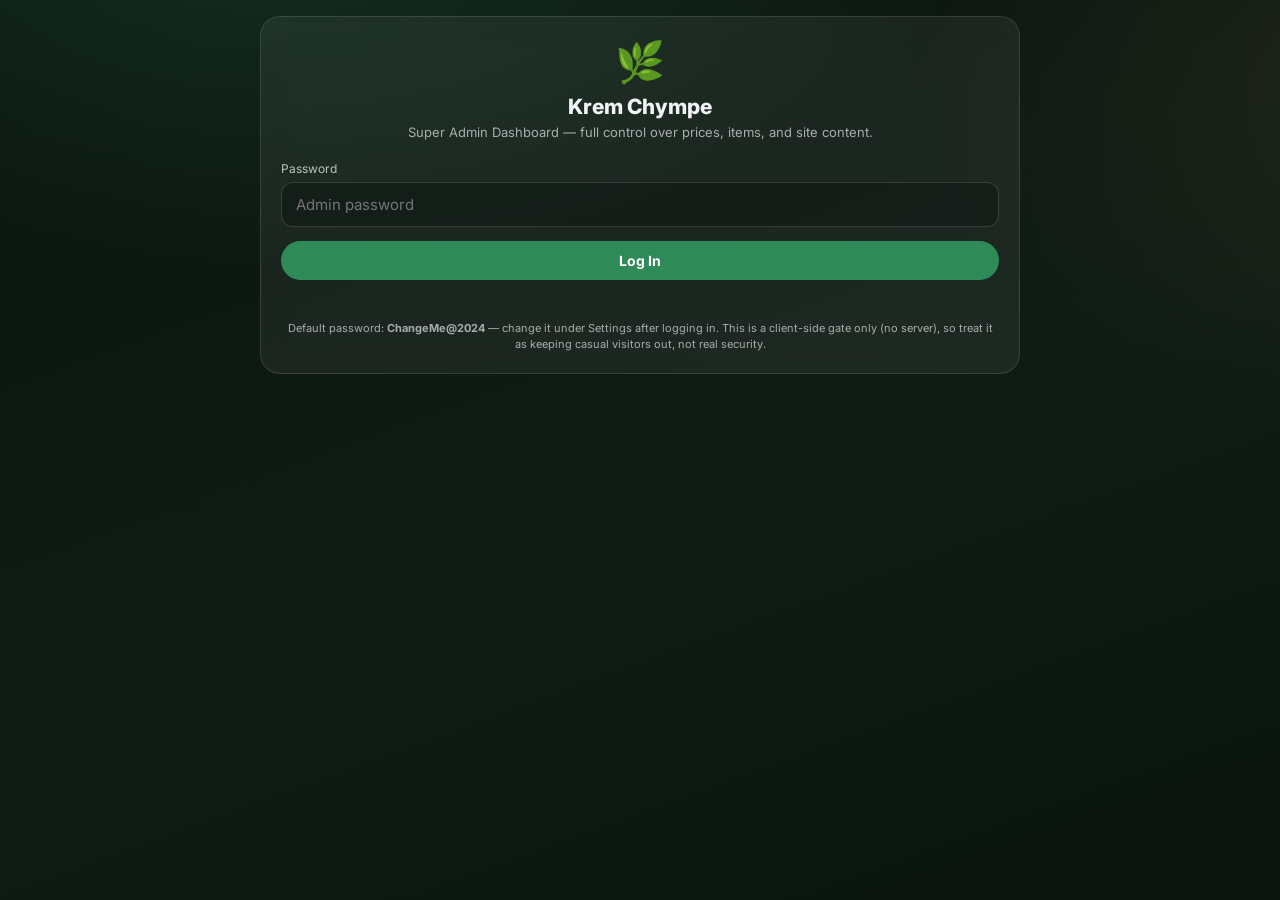
==== admin.html @ 5020b84c "Add files via upload" ====
<!DOCTYPE html>
<html lang="en">
<head>
<meta charset="UTF-8"/>
<meta name="viewport" content="width=device-width, initial-scale=1.0"/>
<title>Krem Chympe and Cave Adventure — Super Admin Dashboard</title>
<!--
  Fully client-side — no backend, no Render, no Cloudflare Worker, no
  Telegram bot. Everything the admin edits here is saved straight into
  this browser's localStorage, and index.html reads it from the same
  place (live, via a "storage" event listener) when opened in the same
  browser. See ../README.md for the "why" and the per-device limitation.
-->
<link rel="preconnect" href="https://fonts.googleapis.com">
<link rel="preconnect" href="https://fonts.gstatic.com" crossorigin>
<link href="https://fonts.googleapis.com/css2?family=Inter:wght@400;500;600;700;800&family=Poppins:wght@500;600;700&display=swap" rel="stylesheet">
<link rel="icon" href="data:image/svg+xml,<svg xmlns='http://www.w3.org/2000/svg' viewBox='0 0 100 100'><text y='.9em' font-size='90'>🌿</text></svg>">
<style>
  :root{ color-scheme: dark; --brand:#2E8B57; --brand-dark:#257a4b; }
  *{box-sizing:border-box;}
  body{
    margin:0; min-height:100vh; font-family:'Inter','Poppins',system-ui,-apple-system,sans-serif;
    color:#f2f4f8; padding:16px 16px 60px;
    background: radial-gradient(1200px 600px at 20% -10%, rgba(46,139,87,0.22), transparent 60%),
                radial-gradient(900px 600px at 110% 10%, rgba(184,134,59,0.10), transparent 55%),
                linear-gradient(160deg,#0b140f,#0f1c15 55%,#0b140f);
    background-attachment: fixed;
  }
  .wrap{max-width:760px;margin:0 auto;}
  .card{
    background:rgba(255,255,255,0.06); border:1px solid rgba(255,255,255,0.12);
    backdrop-filter:blur(14px); -webkit-backdrop-filter:blur(14px);
    border-radius:20px; padding:20px; margin-bottom:14px;
  }
  h1{font-size:21px; margin:0 0 4px; font-weight:800;}
  h2{font-size:15px; margin:0 0 10px; font-weight:700;}
  .sub{opacity:0.65; font-size:13px; margin:0 0 18px; line-height:1.5;}
  label{display:block; font-size:12px; opacity:0.75; margin-bottom:6px; margin-top:14px;}
  input,select{
    width:100%; padding:12px 14px; border-radius:12px; border:1px solid rgba(255,255,255,0.15);
    background:rgba(0,0,0,0.25); color:#fff; font-size:15px; font-family:inherit;
  }
  input:focus,select:focus{outline:none; border-color:var(--brand);}
  button{
    padding:11px 16px; border:none; border-radius:999px;
    background:var(--brand); color:#fff; font-weight:700; font-size:14px; cursor:pointer;
    font-family:inherit;
  }
  button:hover{background:var(--brand-dark);}
  button:disabled{opacity:0.5; cursor:default;}
  button.ghost{background:rgba(255,255,255,0.08); border:1px solid rgba(255,255,255,0.18); color:#fff;}
  button.danger{background:#c0392b;}
  button.small{padding:7px 12px; font-size:12px;}
  button.full{width:100%; margin-top:14px;}
  .err{color:#ff9b9b; font-size:13px; margin-top:10px; min-height:16px;}
  .ok{color:#7dffc0; font-size:13px; margin-top:10px; min-height:16px;}
  .topbar{display:flex; align-items:center; justify-content:space-between; margin-bottom:14px; gap:10px; flex-wrap:wrap;}
  .tabs{display:flex; gap:8px; margin-bottom:14px; flex-wrap:wrap;}
  .tab{padding:8px 14px; border-radius:999px; background:rgba(255,255,255,0.07); font-size:13px; cursor:pointer; border:1px solid transparent;}
  .tab.active{background:var(--brand); font-weight:700;}
  .priceField{display:flex; justify-content:space-between; align-items:center; gap:10px; padding:9px 0; border-bottom:1px solid rgba(255,255,255,0.06);}
  .priceField label{margin:0; flex:1;}
  .priceField input{width:130px; text-align:right;}
  .hidden{display:none !important;}
  .stat-grid{display:grid; grid-template-columns:1fr 1fr; gap:10px;}
  .stat{background:rgba(255,255,255,0.05); border-radius:14px; padding:18px; text-align:center;}
  .stat .num{font-size:26px; font-weight:800; color:#7dffc0;}
  .stat .lbl{font-size:11px; opacity:0.6; margin-top:4px;}
  .item-row{display:flex; align-items:center; gap:8px; padding:10px 0; border-bottom:1px solid rgba(255,255,255,0.06);}
  .item-row input{flex:1;}
  .item-row input.price{max-width:100px; text-align:right; flex:none;}
  .item-row button{flex:none;}
  .power-badge{font-size:11px; padding:4px 10px; border-radius:999px; background:rgba(46,139,87,0.25); border:1px solid rgba(46,139,87,0.5); color:#a8ffcf; font-weight:700;}
</style>
</head>
<body>
<div class="wrap">

  <div id="loginView">
    <div class="card" style="text-align:center;">
      <div style="font-size:40px;">🌿</div>
      <h1 style="margin-top:8px;">Krem Chympe</h1>
      <p class="sub">Super Admin Dashboard — full control over prices, items, and site content.</p>
      <label style="text-align:left;">Password</label>
      <input type="password" id="loginPassword" placeholder="Admin password" onkeydown="if(event.key==='Enter')doLogin()"/>
      <button class="full" onclick="doLogin()">Log In</button>
      <div class="err" id="loginErr"></div>
      <p class="sub" style="margin:14px 0 0;font-size:11px;">Default password: <b>ChangeMe@2024</b> — change it under Settings after logging in. This is a client-side gate only (no server), so treat it as keeping casual visitors out, not real security.</p>
    </div>
  </div>

  <div id="appView" class="hidden">
    <div class="topbar">
      <div>
        <h1>🌿 Super Admin</h1>
        <span class="power-badge">Full control — no backend</span>
      </div>
      <button class="ghost small" onclick="logout()">Log Out</button>
    </div>

    <div class="tabs">
      <div class="tab active" data-tab="prices" onclick="switchTab('prices')">💰 Prices</div>
      <div class="tab" data-tab="items" onclick="switchTab('items')">🍢 Items</div>
      <div class="tab" data-tab="content" onclick="switchTab('content')">✏️ Content</div>
      <div class="tab" data-tab="visitors" onclick="switchTab('visitors')">📊 Visitors</div>
      <div class="tab" data-tab="bookings" onclick="switchTab('bookings')">📖 Bookings</div>
      <div class="tab" data-tab="settings" onclick="switchTab('settings')">⚙️ Settings</div>
    </div>

    <!-- PRICES -->
    <div id="tab-prices">
      <div class="card">
        <h2>Shared Tour</h2>
        <div class="priceField"><label>Per person (₹)</label><input type="number" id="p_sharedTour_perPerson"></div>
        <div class="priceField"><label>Lunch thali price (₹)</label><input type="number" id="p_sharedTour_lunchThaliPrice"></div>
      </div>
      <div class="card">
        <h2>Private Package</h2>
        <div class="priceField"><label>4x4 Jeep (₹)</label><input type="number" id="p_privatePackage_jeep"></div>
        <div class="priceField"><label>Local guide (₹)</label><input type="number" id="p_privatePackage_guide"></div>
        <div class="priceField"><label>Adventure (per person, ₹)</label><input type="number" id="p_privatePackage_adventurePerPerson"></div>
        <div class="priceField"><label>Lunch thali price (₹)</label><input type="number" id="p_privatePackage_lunchThaliPrice"></div>
        <div class="priceField"><label>Camping tent (₹)</label><input type="number" id="p_privatePackage_campingTent"></div>
        <div class="priceField"><label>Camping meals (per person, ₹)</label><input type="number" id="p_privatePackage_campingMealsPerPerson"></div>
        <div class="priceField"><label>Overnight guide (₹)</label><input type="number" id="p_privatePackage_overnightGuide"></div>
      </div>
      <div class="card">
        <h2>Other</h2>
        <div class="priceField"><label>Child free age (below this = free)</label><input type="number" id="p_childFreeAge"></div>
        <div class="priceField"><label>Minimum advance payment (₹)</label><input type="number" id="p_minAdvance"></div>
      </div>
      <button class="full" onclick="savePrices()">Save Prices — Live Instantly</button>
      <div class="ok" id="pricesOk"></div>
      <div class="err" id="pricesErr"></div>
    </div>

    <!-- ITEMS -->
    <div id="tab-items" class="hidden">
      <div class="card">
        <h2>Bamboo Menu (Camping add-ons)</h2>
        <p class="sub" style="margin:0 0 6px;">Add, rename, reprice, or remove any item. Changes apply to every package that uses this menu.</p>
        <div id="bambooList"></div>
        <button class="ghost full" onclick="addBambooItem()">+ Add Item</button>
      </div>
      <div class="card">
        <h2>Thali Types</h2>
        <p class="sub" style="margin:0 0 6px;">Used for lunch selection on Shared Tour and Private Package.</p>
        <div id="thaliList"></div>
        <button class="ghost full" onclick="addThaliItem()">+ Add Thali Type</button>
      </div>
      <button class="full" onclick="saveItems()">Save Items — Live Instantly</button>
      <div class="ok" id="itemsOk"></div>
      <div class="err" id="itemsErr"></div>
    </div>

    <!-- CONTENT -->
    <div id="tab-content" class="hidden">
      <div class="card">
        <h2>Site Identity</h2>
        <label>Site Name</label><input type="text" id="c_siteName">
        <label>Site Subtitle</label><input type="text" id="c_siteSub">
        <label>Instagram Link</label><input type="text" id="c_instagram">
      </div>
      <div class="card">
        <h2>Booking &amp; Payment Contact</h2>
        <label>WhatsApp Number (digits only, with country code)</label><input type="text" id="c_whatsapp">
        <label>UPI ID</label><input type="text" id="c_upiId">
        <label>Bank Account Name</label><input type="text" id="c_bankName">
        <label>Bank Account Number</label><input type="text" id="c_bankAccount">
        <label>IFSC Code</label><input type="text" id="c_bankIfsc">
        <label>Bank Name / Branch</label><input type="text" id="c_bankBankName">
      </div>
      <button class="full" onclick="saveContent()">Save Content — Live Instantly</button>
      <div class="ok" id="contentOk"></div>
      <div class="err" id="contentErr"></div>
    </div>

    <!-- VISITORS -->
    <div id="tab-visitors" class="hidden">
      <div class="card">
        <h2>Visitor Counter</h2>
        <p class="sub" style="margin:0 0 12px;">Every visit to the site (in this browser) bumps this counter by one. The same number is used as the reference code (e.g. #0007) in every WhatsApp booking message sent from this device.</p>
        <div class="stat-grid">
          <div class="stat"><div class="num" id="visitorCount">0</div><div class="lbl">Total Visits (this device)</div></div>
        </div>
        <button class="ghost full" onclick="resetVisitorCount()">Reset Counter to 0000</button>
      </div>
    </div>

    <!-- BOOKINGS -->
    <div id="tab-bookings" class="hidden">
      <div class="card">
        <h2>Bookings</h2>
        <p class="sub" style="margin:0 0 12px;">Every booking submitted from this device. WhatsApp doesn't report back automatically — update the status here after you confirm with the guest on WhatsApp.</p>
        <div class="stat-grid" style="margin-bottom:14px;">
          <div class="stat"><div class="num" id="bookingsTotal">0</div><div class="lbl">Total Bookings</div></div>
          <div class="stat"><div class="num" id="bookingsPending">0</div><div class="lbl">Pending</div></div>
        </div>
        <div id="bookingsList"></div>
        <button class="ghost full" onclick="exportBookingsCsv()">⬇ Export CSV</button>
        <button class="full" onclick="saveBookings()">Save Changes</button>
        <div class="ok" id="bookingsOk"></div>
        <div class="err" id="bookingsErr"></div>
      </div>
      <div class="card">
        <h2 style="color:#ff9b9b;">Clear All Bookings</h2>
        <p class="sub" style="margin:0 0 12px;">Deletes every booking record on this device. This cannot be undone.</p>
        <button class="danger full" onclick="clearAllBookings()">Delete All Bookings</button>
        <div class="ok" id="bookingsClearOk"></div>
      </div>
    </div>

    <!-- SETTINGS -->
    <div id="tab-settings" class="hidden">
      <div class="card">
        <h2>Change Admin Password</h2>
        <label>New password (min 6 characters)</label>
        <input type="password" id="newPassword"/>
        <button class="full" onclick="changePassword()">Update Password</button>
        <div class="ok" id="settingsOk"></div>
        <div class="err" id="settingsErr"></div>
      </div>
      <div class="card">
        <h2 style="color:#ff9b9b;">Danger Zone</h2>
        <p class="sub" style="margin:0 0 12px;">Resets prices, items, and content back to the defaults built into the site, and clears the visitor counter. This cannot be undone.</p>
        <button class="danger full" onclick="resetEverything()">Reset Everything to Defaults</button>
        <div class="ok" id="dangerOk"></div>
      </div>
    </div>

  </div>
</div>

<script>
  // --------------------------------------------------------------------
  // Storage keys — must match the ones app.js reads on the main site.
  // --------------------------------------------------------------------
  var PRICES_KEY = 'kc_admin_prices';
  var CONTENT_KEY = 'kc_admin_content';
  var VISITOR_KEY = 'kc_visitor_seq';
  var BOOKINGS_KEY = 'kc_bookings';
  var BOOKING_STATUSES = ['pending', 'confirmed', 'paid', 'cancelled'];
  var PASS_HASH_KEY = 'kc_admin_pass_hash';
  var SESSION_KEY = 'kc_admin_session';
  var DEFAULT_PASSWORD = 'ChangeMe@2024';

  // Same defaults as index.html's window.KC_PRICES, duplicated here since
  // this page is opened standalone (no shared build step / bundler).
  var DEFAULT_THALI_TYPES = [
    { id: 'veg', name: 'Veg Thali' },
    { id: 'chicken', name: 'Chicken Thali' },
    { id: 'pork', name: 'Pork Thali' }
  ];
  var DEFAULT_PRICES = {
    sharedTour: { perPerson: 2600, lunchThaliPrice: 380, thaliTypes: JSON.parse(JSON.stringify(DEFAULT_THALI_TYPES)) },
    privatePackage: { jeep: 4000, guide: 1500, adventurePerPerson: 1500, lunchThaliPrice: 380, campingTent: 1000, campingMealsPerPerson: 380, overnightGuide: 2000, thaliTypes: JSON.parse(JSON.stringify(DEFAULT_THALI_TYPES)) },
    childFreeAge: 10,
    minAdvance: 500
  };
  var DEFAULT_BAMBOO_MENU = [
    { id: 'chicken500', name: 'Fresh Bamboo Chicken (500g)', price: 699 },
    { id: 'chicken1kg', name: 'Fresh Bamboo Chicken (1kg)', price: 890 },
    { id: 'pork500', name: 'Fresh Bamboo Pork (500g)', price: 799 },
    { id: 'pork1kg', name: 'Fresh Bamboo Pork (1kg)', price: 1000 },
    { id: 'porkbelly500', name: 'Roasted Pork Belly Salad (500g)', price: 599 },
    { id: 'porkbelly1kg', name: 'Roasted Pork Belly Salad (1kg)', price: 900 },
    { id: 'fish', name: 'Boiled Fish (Zero Oil)', price: 250 },
    { id: 'vegsabji', name: 'Veg Bamboo Sabji', price: 300 },
    { id: 'egg', name: 'Boiled Egg', price: 20 },
    { id: 'chai', name: 'Bamboo Chai', price: 20 }
  ];
  var DEFAULT_CONTENT = {
    siteName: 'KREM CHYMPE', siteSub: 'ADVENTURE & CAMPING',
    instagram: '', whatsappNumber: '916001877518', upiId: 'kremchympe@upi',
    bank: { name: 'Krem Chympe Adventure', account: '123456789012', ifsc: '', bankName: 'SBI, Cherrapunji Branch' }
  };

  // --------------------------------------------------------------------
  // Tiny non-cryptographic hash — this is a client-only gate with no
  // server to verify against, so a lightweight hash (rather than
  // crypto.subtle, which requires a secure context) keeps this working
  // even opened over plain http:// or file://. Not real security either
  // way — see the note on the login screen.
  // --------------------------------------------------------------------
  function simpleHash(str) {
    var h = 5381;
    for (var i = 0; i < str.length; i++) { h = ((h * 33) ^ str.charCodeAt(i)) >>> 0; }
    return h.toString(16);
  }

  function getJSON(key, fallback) {
    try { var raw = localStorage.getItem(key); return raw ? JSON.parse(raw) : fallback; }
    catch (e) { return fallback; }
  }
  function setJSON(key, value) { localStorage.setItem(key, JSON.stringify(value)); }

  // --------------------------------------------------------------------
  // AUTH
  // --------------------------------------------------------------------
  function doLogin() {
    var password = document.getElementById('loginPassword').value;
    var storedHash = localStorage.getItem(PASS_HASH_KEY) || simpleHash(DEFAULT_PASSWORD);
    document.getElementById('loginErr').textContent = '';
    if (simpleHash(password) === storedHash) {
      sessionStorage.setItem(SESSION_KEY, '1');
      showApp();
    } else {
      document.getElementById('loginErr').textContent = 'Incorrect password.';
    }
  }

  function logout() {
    sessionStorage.removeItem(SESSION_KEY);
    document.getElementById('appView').classList.add('hidden');
    document.getElementById('loginView').classList.remove('hidden');
  }

  function showApp() {
    document.getElementById('loginView').classList.add('hidden');
    document.getElementById('appView').classList.remove('hidden');
    loadPrices();
    loadItems();
    loadContent();
    loadVisitors();
    loadBookings();
  }

  function switchTab(name) {
    ['prices', 'items', 'content', 'visitors', 'bookings', 'settings'].forEach(function (t) {
      document.getElementById('tab-' + t).classList.toggle('hidden', t !== name);
    });
    document.querySelectorAll('.tabs .tab').forEach(function (el) {
      el.classList.toggle('active', el.getAttribute('data-tab') === name);
    });
  }

  // --------------------------------------------------------------------
  // PRICES
  // --------------------------------------------------------------------
  var PRICE_PATHS = [
    ['sharedTour', 'perPerson'], ['sharedTour', 'lunchThaliPrice'],
    ['privatePackage', 'jeep'], ['privatePackage', 'guide'], ['privatePackage', 'adventurePerPerson'], ['privatePackage', 'lunchThaliPrice'],
    ['privatePackage', 'campingTent'], ['privatePackage', 'campingMealsPerPerson'], ['privatePackage', 'overnightGuide']
  ];

  function currentPrices() {
    var stored = getJSON(PRICES_KEY, null);
    var base = JSON.parse(JSON.stringify(DEFAULT_PRICES));
    base.bambooMenu = JSON.parse(JSON.stringify(DEFAULT_BAMBOO_MENU));
    if (stored) {
      ['sharedTour', 'privatePackage'].forEach(function (k) { if (stored[k]) Object.assign(base[k], stored[k]); });
      if (stored.childFreeAge !== undefined) base.childFreeAge = stored.childFreeAge;
      if (stored.minAdvance !== undefined) base.minAdvance = stored.minAdvance;
      if (stored.bambooMenu) base.bambooMenu = stored.bambooMenu;
    }
    return base;
  }

  function loadPrices() {
    var prices = currentPrices();
    PRICE_PATHS.forEach(function (p) {
      var el = document.getElementById('p_' + p[0] + '_' + p[1]);
      if (el) el.value = prices[p[0]][p[1]];
    });
    document.getElementById('p_childFreeAge').value = prices.childFreeAge;
    document.getElementById('p_minAdvance').value = prices.minAdvance;
  }

  function savePrices() {
    document.getElementById('pricesOk').textContent = '';
    document.getElementById('pricesErr').textContent = '';
    try {
      var prices = currentPrices();
      PRICE_PATHS.forEach(function (p) {
        var el = document.getElementById('p_' + p[0] + '_' + p[1]);
        if (el) prices[p[0]][p[1]] = Number(el.value);
      });
      prices.childFreeAge = Number(document.getElementById('p_childFreeAge').value);
      prices.minAdvance = Number(document.getElementById('p_minAdvance').value);
      setJSON(PRICES_KEY, prices);
      document.getElementById('pricesOk').textContent = 'Saved — live on the site immediately (same browser).';
    } catch (e) { document.getElementById('pricesErr').textContent = e.message; }
  }

  // --------------------------------------------------------------------
  // ITEMS (bamboo menu + thali types)
  // --------------------------------------------------------------------
  var bambooMenu = [];
  var thaliTypes = [];

  function slugify(name) {
    return (name || '').toLowerCase().replace(/[^a-z0-9]+/g, '') || ('item' + Date.now());
  }

  function loadItems() {
    var prices = currentPrices();
    bambooMenu = prices.bambooMenu || JSON.parse(JSON.stringify(DEFAULT_BAMBOO_MENU));
    thaliTypes = (prices.sharedTour && prices.sharedTour.thaliTypes) || JSON.parse(JSON.stringify(DEFAULT_THALI_TYPES));
    renderBamboo();
    renderThali();
  }

  function renderBamboo() {
    var el = document.getElementById('bambooList');
    el.innerHTML = bambooMenu.map(function (item, i) {
      return '<div class="item-row">' +
        '<input type="text" value="' + escapeAttr(item.name) + '" oninput="bambooMenu[' + i + '].name=this.value">' +
        '<input type="number" class="price" value="' + item.price + '" oninput="bambooMenu[' + i + '].price=Number(this.value)">' +
        '<button class="danger small" onclick="removeBambooItem(' + i + ')">✕</button>' +
        '</div>';
    }).join('') || '<p class="sub" style="margin:0;">No items yet.</p>';
  }

  function renderThali() {
    var el = document.getElementById('thaliList');
    el.innerHTML = thaliTypes.map(function (item, i) {
      return '<div class="item-row">' +
        '<input type="text" value="' + escapeAttr(item.name) + '" oninput="thaliTypes[' + i + '].name=this.value">' +
        '<button class="danger small" onclick="removeThaliItem(' + i + ')">✕</button>' +
        '</div>';
    }).join('') || '<p class="sub" style="margin:0;">No thali types yet.</p>';
  }

  function addBambooItem() { bambooMenu.push({ id: 'item' + Date.now(), name: 'New Item', price: 0 }); renderBamboo(); }
  function removeBambooItem(i) { bambooMenu.splice(i, 1); renderBamboo(); }
  function addThaliItem() { thaliTypes.push({ id: 'thali' + Date.now(), name: 'New Thali' }); renderThali(); }
  function removeThaliItem(i) { thaliTypes.splice(i, 1); renderThali(); }

  function escapeAttr(s) { return String(s == null ? '' : s).replace(/&/g, '&amp;').replace(/"/g, '&quot;').replace(/</g, '&lt;'); }

  function saveItems() {
    document.getElementById('itemsOk').textContent = '';
    document.getElementById('itemsErr').textContent = '';
    try {
      bambooMenu.forEach(function (item) { item.id = item.id || slugify(item.name); });
      thaliTypes.forEach(function (item) { item.id = item.id || slugify(item.name); });
      var prices = currentPrices();
      prices.bambooMenu = bambooMenu;
      // Same thali list is shared by both packages that offer lunch thalis.
      prices.sharedTour.thaliTypes = thaliTypes;
      prices.privatePackage.thaliTypes = thaliTypes;
      setJSON(PRICES_KEY, prices);
      document.getElementById('itemsOk').textContent = 'Saved — live on the site immediately (same browser).';
    } catch (e) { document.getElementById('itemsErr').textContent = e.message; }
  }

  // --------------------------------------------------------------------
  // CONTENT
  // --------------------------------------------------------------------
  function currentContent() {
    var stored = getJSON(CONTENT_KEY, null);
    var base = JSON.parse(JSON.stringify(DEFAULT_CONTENT));
    if (stored) {
      Object.assign(base, stored);
      if (stored.bank) Object.assign(base.bank, stored.bank);
    }
    return base;
  }

  function loadContent() {
    var c = currentContent();
    document.getElementById('c_siteName').value = c.siteName;
    document.getElementById('c_siteSub').value = c.siteSub;
    document.getElementById('c_instagram').value = c.instagram;
    document.getElementById('c_whatsapp').value = c.whatsappNumber;
    document.getElementById('c_upiId').value = c.upiId;
    document.getElementById('c_bankName').value = c.bank.name;
    document.getElementById('c_bankAccount').value = c.bank.account;
    document.getElementById('c_bankIfsc').value = c.bank.ifsc;
    document.getElementById('c_bankBankName').value = c.bank.bankName;
  }

  function saveContent() {
    document.getElementById('contentOk').textContent = '';
    document.getElementById('contentErr').textContent = '';
    try {
      var c = {
        siteName: document.getElementById('c_siteName').value,
        siteSub: document.getElementById('c_siteSub').value,
        instagram: document.getElementById('c_instagram').value,
        whatsappNumber: document.getElementById('c_whatsapp').value.replace(/[^0-9]/g, ''),
        upiId: document.getElementById('c_upiId').value,
        bank: {
          name: document.getElementById('c_bankName').value,
          account: document.getElementById('c_bankAccount').value,
          ifsc: document.getElementById('c_bankIfsc').value,
          bankName: document.getElementById('c_bankBankName').value
        }
      };
      setJSON(CONTENT_KEY, c);
      document.getElementById('contentOk').textContent = 'Saved — live on the site immediately (same browser).';
    } catch (e) { document.getElementById('contentErr').textContent = e.message; }
  }

  // --------------------------------------------------------------------
  // VISITORS
  // --------------------------------------------------------------------
  function loadVisitors() {
    var n = parseInt(localStorage.getItem(VISITOR_KEY), 10) || 0;
    document.getElementById('visitorCount').textContent = String(n).padStart(4, '0');
  }
  function resetVisitorCount() {
    if (!confirm('Reset the visitor counter to 0000?')) return;
    localStorage.setItem(VISITOR_KEY, '0');
    loadVisitors();
  }

  // --------------------------------------------------------------------
  // BOOKINGS — records are written by app.js (submitBookingViaWhatsApp,
  // key kc_bookings) whenever a visitor submits a booking on this device.
  // Full CRUD here: edit any field or the status, delete one, clear all,
  // or export everything currently loaded as a CSV file.
  // --------------------------------------------------------------------
  var bookings = [];

  function loadBookings() {
    bookings = getJSON(BOOKINGS_KEY, []);
    renderBookings();
  }

  function renderBookings() {
    var el = document.getElementById('bookingsList');
    document.getElementById('bookingsTotal').textContent = bookings.length;
    document.getElementById('bookingsPending').textContent = bookings.filter(function (b) { return b.status === 'pending'; }).length;
    if (!bookings.length) {
      el.innerHTML = '<p class="sub" style="margin:0;">No bookings yet.</p>';
      return;
    }
    // Newest first.
    var order = bookings.map(function (b, i) { return i; })
      .sort(function (a, b) { return (bookings[b].createdAt || '').localeCompare(bookings[a].createdAt || ''); });
    el.innerHTML = order.map(function (i) {
      var b = bookings[i];
      return '<div class="card" style="padding:14px;margin-bottom:10px;">' +
        '<div style="display:flex;justify-content:space-between;align-items:center;gap:8px;">' +
          '<b style="font-family:ui-monospace,Menlo,Consolas,monospace;">#' + escapeAttr(b.code || '----') + '</b>' +
          '<select onchange="bookings[' + i + '].status=this.value" style="width:auto;padding:6px 10px;font-size:12px;">' +
            BOOKING_STATUSES.map(function (s) { return '<option value="' + s + '"' + (b.status === s ? ' selected' : '') + '>' + s + '</option>'; }).join('') +
          '</select>' +
        '</div>' +
        '<label style="margin-top:10px;">Name</label><input type="text" value="' + escapeAttr(b.name) + '" oninput="bookings[' + i + '].name=this.value">' +
        '<label>WhatsApp</label><input type="text" value="' + escapeAttr(b.whatsapp) + '" oninput="bookings[' + i + '].whatsapp=this.value">' +
        '<label>Date</label><input type="text" value="' + escapeAttr(b.date) + '" oninput="bookings[' + i + '].date=this.value">' +
        '<div style="font-size:12px;opacity:0.65;margin-top:10px;line-height:1.6;">' +
          escapeAttr(b.package || '-') + (b.people ? ' · ' + b.people + ' people' : '') + '<br>' +
          'Total ₹' + Number(b.total || 0).toLocaleString('en-IN') +
          ' · Advance ₹' + Number(b.advance || 0).toLocaleString('en-IN') +
          ' · Balance ₹' + Number(b.balance || 0).toLocaleString('en-IN') +
        '</div>' +
        '<button class="danger small" style="margin-top:10px;" onclick="deleteBooking(' + i + ')">Delete</button>' +
      '</div>';
    }).join('');
  }

  function deleteBooking(i) {
    if (!confirm('Delete this booking record? This cannot be undone.')) return;
    bookings.splice(i, 1);
    setJSON(BOOKINGS_KEY, bookings);
    renderBookings();
  }

  function saveBookings() {
    document.getElementById('bookingsOk').textContent = '';
    document.getElementById('bookingsErr').textContent = '';
    try {
      setJSON(BOOKINGS_KEY, bookings);
      document.getElementById('bookingsOk').textContent = 'Saved.';
    } catch (e) { document.getElementById('bookingsErr').textContent = e.message; }
  }

  function clearAllBookings() {
    if (!confirm('Delete ALL booking records on this device? This cannot be undone.')) return;
    bookings = [];
    localStorage.removeItem(BOOKINGS_KEY);
    renderBookings();
    document.getElementById('bookingsClearOk').textContent = 'All bookings deleted.';
  }

  function exportBookingsCsv() {
    if (!bookings.length) { alert('No bookings to export.'); return; }
    var cols = ['code', 'createdAt', 'status', 'name', 'whatsapp', 'date', 'package', 'people', 'total', 'advance', 'balance'];
    var rows = [cols.join(',')].concat(bookings.map(function (b) {
      return cols.map(function (c) {
        var v = b[c] == null ? '' : String(b[c]);
        if (v.indexOf(',') !== -1 || v.indexOf('"') !== -1) v = '"' + v.replace(/"/g, '""') + '"';
        return v;
      }).join(',');
    }));
    var blob = new Blob([rows.join('\n')], { type: 'text/csv' });
    var a = document.createElement('a');
    a.href = URL.createObjectURL(blob);
    a.download = 'krem-chympe-bookings.csv';
    document.body.appendChild(a); a.click(); document.body.removeChild(a);
    URL.revokeObjectURL(a.href);
  }

  // --------------------------------------------------------------------
  // SETTINGS
  // --------------------------------------------------------------------
  function changePassword() {
    document.getElementById('settingsOk').textContent = '';
    document.getElementById('settingsErr').textContent = '';
    var newPassword = document.getElementById('newPassword').value;
    if (!newPassword || newPassword.length < 6) {
      document.getElementById('settingsErr').textContent = 'Password must be at least 6 characters.';
      return;
    }
    localStorage.setItem(PASS_HASH_KEY, simpleHash(newPassword));
    document.getElementById('settingsOk').textContent = 'Password updated.';
    document.getElementById('newPassword').value = '';
  }

  function resetEverything() {
    if (!confirm('Reset ALL prices, items, content, the visitor counter, and bookings back to defaults? This cannot be undone.')) return;
    if (!confirm('Are you absolutely sure? This applies immediately on this device.')) return;
    localStorage.removeItem(PRICES_KEY);
    localStorage.removeItem(CONTENT_KEY);
    localStorage.removeItem(VISITOR_KEY);
    localStorage.removeItem(BOOKINGS_KEY);
    document.getElementById('dangerOk').textContent = 'Everything reset to defaults.';
    loadPrices(); loadItems(); loadContent(); loadVisitors(); loadBookings();
  }

  // Boot — stay logged in for this browser tab/session only (closing the
  // tab logs out), same spirit as the old JWT token but with no server to
  // issue or verify one.
  if (sessionStorage.getItem(SESSION_KEY)) { showApp(); }
</script>
</body>
</html>
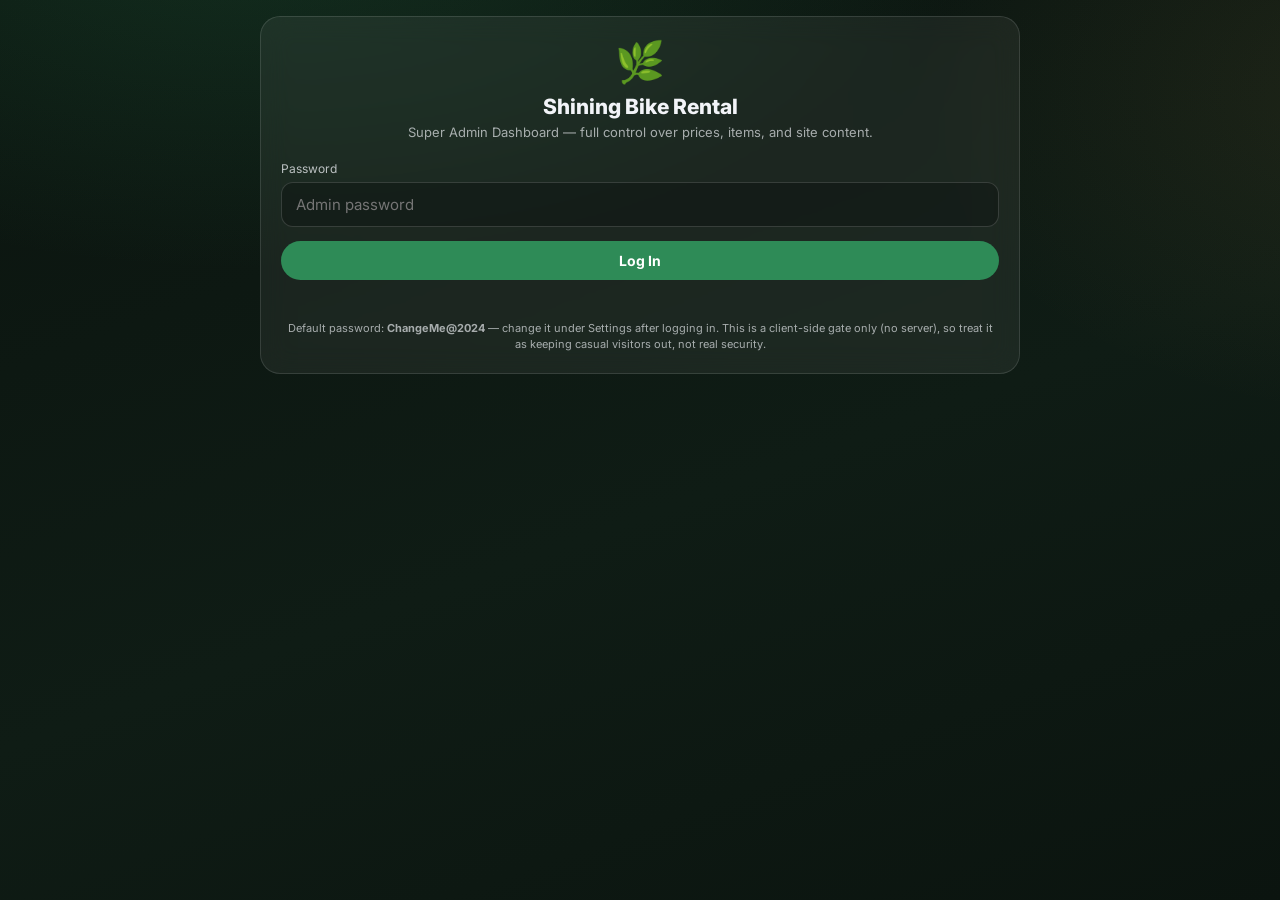
==== commit 76aeb543: "Add files via upload" ====
--- a/admin.html
+++ b/admin.html
@@ -3,7 +3,7 @@
 <head>
 <meta charset="UTF-8"/>
 <meta name="viewport" content="width=device-width, initial-scale=1.0"/>
-<title>Krem Chympe and Cave Adventure — Super Admin Dashboard</title>
+<title>Shining Bike Rental — Admin Dashboard</title>
 <!--
   Fully client-side — no backend, no Render, no Cloudflare Worker, no
   Telegram bot. Everything the admin edits here is saved straight into
@@ -79,7 +79,7 @@
   <div id="loginView">
     <div class="card" style="text-align:center;">
       <div style="font-size:40px;">🌿</div>
-      <h1 style="margin-top:8px;">Krem Chympe</h1>
+      <h1 style="margin-top:8px;">Shining Bike Rental</h1>
       <p class="sub">Super Admin Dashboard — full control over prices, items, and site content.</p>
       <label style="text-align:left;">Password</label>
       <input type="password" id="loginPassword" placeholder="Admin password" onkeydown="if(event.key==='Enter')doLogin()"/>
@@ -270,7 +270,7 @@
     { id: 'chai', name: 'Bamboo Chai', price: 20 }
   ];
   var DEFAULT_CONTENT = {
-    siteName: 'KREM CHYMPE', siteSub: 'ADVENTURE & CAMPING',
+    siteName: 'SHINING BIKE RENTAL', siteSub: 'BIKE & SCOOTER RENTAL',
     instagram: '', whatsappNumber: '916001877518', upiId: 'kremchympe@upi',
     bank: { name: 'Krem Chympe Adventure', account: '123456789012', ifsc: '', bankName: 'SBI, Cherrapunji Branch' }
   };
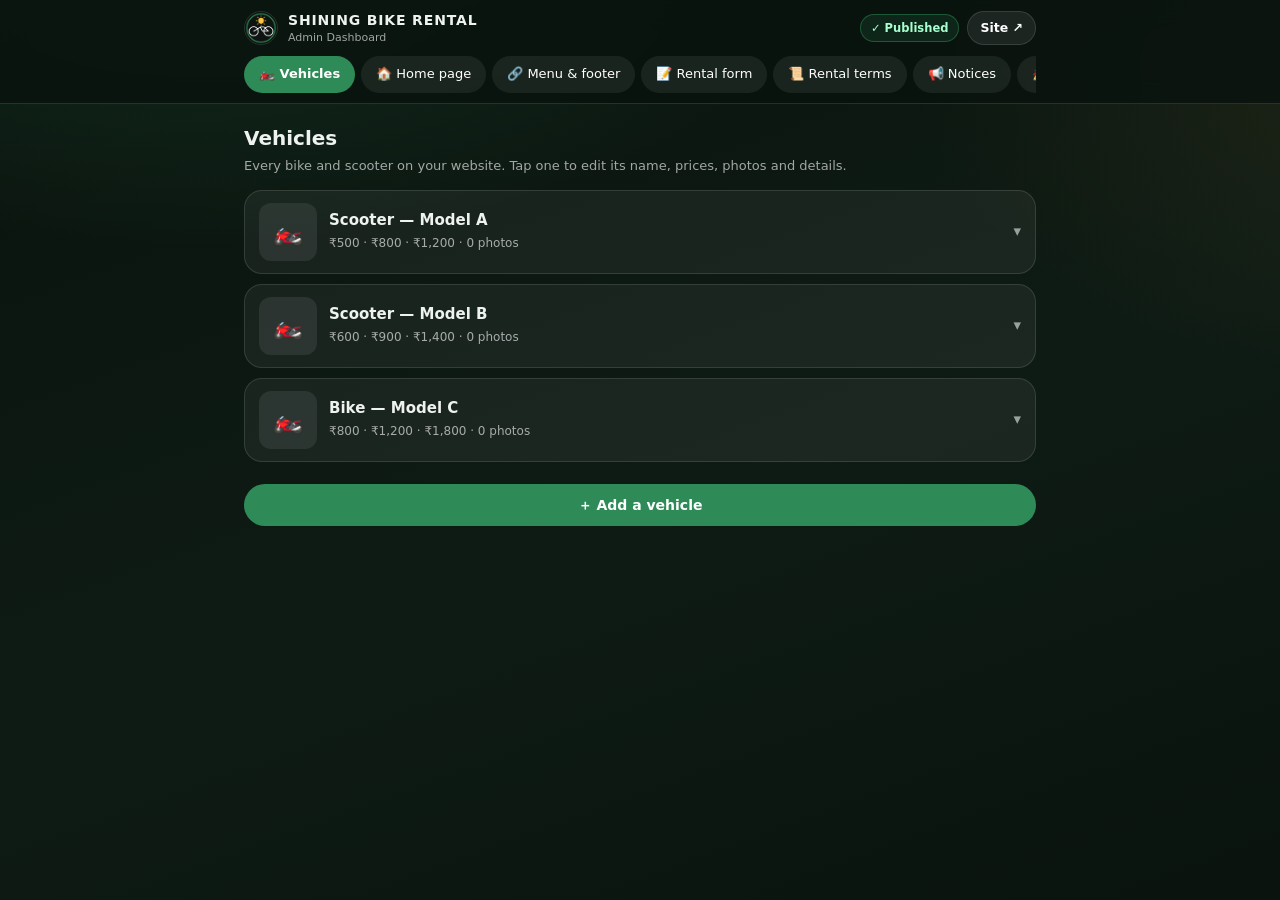
==== commit 1bb4548f: "Add files via upload" ====
--- a/admin.html
+++ b/admin.html
@@ -3,628 +3,968 @@
 <head>
 <meta charset="UTF-8"/>
 <meta name="viewport" content="width=device-width, initial-scale=1.0"/>
+<meta name="robots" content="noindex,nofollow"/>
 <title>Shining Bike Rental — Admin Dashboard</title>
+<link rel="icon" href="favicon.png">
 <!--
-  Fully client-side — no backend, no Render, no Cloudflare Worker, no
-  Telegram bot. Everything the admin edits here is saved straight into
-  this browser's localStorage, and index.html reads it from the same
-  place (live, via a "storage" event listener) when opened in the same
-  browser. See ../README.md for the "why" and the per-device limitation.
+  ADMIN DASHBOARD
+  ---------------
+  Edit everything visitors see, then press Publish. Publishing writes
+  site-data.json (and any photos you added) straight into your GitHub
+  repository; GitHub Pages then updates the live site (about a minute).
+  Every visitor sees the change — not just this browser.
+
+  The site's built-in defaults still live in config.js; this dashboard
+  reads them so you always see what visitors currently see.
+
+  Security: publishing needs your GitHub access token (kept only in this
+  browser). Without it, nobody can change the live site from this page.
 -->
-<link rel="preconnect" href="https://fonts.googleapis.com">
-<link rel="preconnect" href="https://fonts.gstatic.com" crossorigin>
-<link href="https://fonts.googleapis.com/css2?family=Inter:wght@400;500;600;700;800&family=Poppins:wght@500;600;700&display=swap" rel="stylesheet">
-<link rel="icon" href="data:image/svg+xml,<svg xmlns='http://www.w3.org/2000/svg' viewBox='0 0 100 100'><text y='.9em' font-size='90'>🌿</text></svg>">
 <style>
-  :root{ color-scheme: dark; --brand:#2E8B57; --brand-dark:#257a4b; }
-  *{box-sizing:border-box;}
-  body{
-    margin:0; min-height:100vh; font-family:'Inter','Poppins',system-ui,-apple-system,sans-serif;
-    color:#f2f4f8; padding:16px 16px 60px;
-    background: radial-gradient(1200px 600px at 20% -10%, rgba(46,139,87,0.22), transparent 60%),
-                radial-gradient(900px 600px at 110% 10%, rgba(184,134,59,0.10), transparent 55%),
-                linear-gradient(160deg,#0b140f,#0f1c15 55%,#0b140f);
-    background-attachment: fixed;
-  }
-  .wrap{max-width:760px;margin:0 auto;}
-  .card{
-    background:rgba(255,255,255,0.06); border:1px solid rgba(255,255,255,0.12);
-    backdrop-filter:blur(14px); -webkit-backdrop-filter:blur(14px);
-    border-radius:20px; padding:20px; margin-bottom:14px;
-  }
-  h1{font-size:21px; margin:0 0 4px; font-weight:800;}
-  h2{font-size:15px; margin:0 0 10px; font-weight:700;}
-  .sub{opacity:0.65; font-size:13px; margin:0 0 18px; line-height:1.5;}
-  label{display:block; font-size:12px; opacity:0.75; margin-bottom:6px; margin-top:14px;}
-  input,select{
-    width:100%; padding:12px 14px; border-radius:12px; border:1px solid rgba(255,255,255,0.15);
-    background:rgba(0,0,0,0.25); color:#fff; font-size:15px; font-family:inherit;
-  }
-  input:focus,select:focus{outline:none; border-color:var(--brand);}
-  button{
-    padding:11px 16px; border:none; border-radius:999px;
-    background:var(--brand); color:#fff; font-weight:700; font-size:14px; cursor:pointer;
-    font-family:inherit;
-  }
-  button:hover{background:var(--brand-dark);}
-  button:disabled{opacity:0.5; cursor:default;}
-  button.ghost{background:rgba(255,255,255,0.08); border:1px solid rgba(255,255,255,0.18); color:#fff;}
-  button.danger{background:#c0392b;}
-  button.small{padding:7px 12px; font-size:12px;}
-  button.full{width:100%; margin-top:14px;}
-  .err{color:#ff9b9b; font-size:13px; margin-top:10px; min-height:16px;}
-  .ok{color:#7dffc0; font-size:13px; margin-top:10px; min-height:16px;}
-  .topbar{display:flex; align-items:center; justify-content:space-between; margin-bottom:14px; gap:10px; flex-wrap:wrap;}
-  .tabs{display:flex; gap:8px; margin-bottom:14px; flex-wrap:wrap;}
-  .tab{padding:8px 14px; border-radius:999px; background:rgba(255,255,255,0.07); font-size:13px; cursor:pointer; border:1px solid transparent;}
-  .tab.active{background:var(--brand); font-weight:700;}
-  .priceField{display:flex; justify-content:space-between; align-items:center; gap:10px; padding:9px 0; border-bottom:1px solid rgba(255,255,255,0.06);}
-  .priceField label{margin:0; flex:1;}
-  .priceField input{width:130px; text-align:right;}
-  .hidden{display:none !important;}
-  .stat-grid{display:grid; grid-template-columns:1fr 1fr; gap:10px;}
-  .stat{background:rgba(255,255,255,0.05); border-radius:14px; padding:18px; text-align:center;}
-  .stat .num{font-size:26px; font-weight:800; color:#7dffc0;}
-  .stat .lbl{font-size:11px; opacity:0.6; margin-top:4px;}
-  .item-row{display:flex; align-items:center; gap:8px; padding:10px 0; border-bottom:1px solid rgba(255,255,255,0.06);}
-  .item-row input{flex:1;}
-  .item-row input.price{max-width:100px; text-align:right; flex:none;}
-  .item-row button{flex:none;}
-  .power-badge{font-size:11px; padding:4px 10px; border-radius:999px; background:rgba(46,139,87,0.25); border:1px solid rgba(46,139,87,0.5); color:#a8ffcf; font-weight:700;}
+  :root{ color-scheme: dark; --brand:#2E8B57; --brand2:#257a4b; --line:rgba(255,255,255,.12); --mut:rgba(255,255,255,.62); --bad:#e0574a; --warn:#e8b04a; }
+  *{box-sizing:border-box;-webkit-tap-highlight-color:transparent}
+  html{scroll-behavior:smooth}
+  body{margin:0;min-height:100vh;font-family:Inter,system-ui,-apple-system,"Segoe UI",Roboto,sans-serif;color:#eef3ef;font-size:15px;line-height:1.45;
+    background:radial-gradient(1100px 560px at 15% -10%,rgba(46,139,87,.24),transparent 60%),radial-gradient(900px 560px at 110% 8%,rgba(184,134,59,.10),transparent 55%),linear-gradient(160deg,#0a130e,#0e1b14 55%,#0a130e);background-attachment:fixed}
+  .wrap{max-width:820px;margin:0 auto;padding:0 14px 90px}
+  header.top{position:sticky;top:0;z-index:30;background:rgba(10,19,14,.86);backdrop-filter:blur(14px);-webkit-backdrop-filter:blur(14px);border-bottom:1px solid var(--line)}
+  .top-in{max-width:820px;margin:0 auto;padding:10px 14px 0}
+  .bar{display:flex;align-items:center;gap:10px;justify-content:space-between}
+  .brand{display:flex;align-items:center;gap:10px;min-width:0;flex:1}
+  .brand>div{min-width:0}
+  .btn{white-space:nowrap}
+  .brand img{width:34px;height:34px;border-radius:50%;object-fit:cover;border:1px solid var(--line)}
+  .brand b{display:block;font-size:14px;letter-spacing:.06em;white-space:nowrap;overflow:hidden;text-overflow:ellipsis}
+  .brand small{display:block;color:var(--mut);font-size:11px}
+  .status{font-size:11.5px;font-weight:700;padding:5px 10px;border-radius:999px;border:1px solid var(--line);white-space:nowrap}
+  .status.dirty{background:rgba(232,176,74,.14);border-color:rgba(232,176,74,.5);color:#ffd792}
+  .status.clean{background:rgba(46,139,87,.16);border-color:rgba(46,139,87,.5);color:#a8ffcf}
+  .tabs{display:flex;gap:6px;overflow-x:auto;padding:10px 0 10px;scrollbar-width:none}
+  .tabs::-webkit-scrollbar{display:none}
+  .tab{flex:none;padding:8px 14px;border-radius:999px;background:rgba(255,255,255,.07);border:1px solid transparent;color:#fff;font:inherit;font-size:13px;cursor:pointer}
+  .tab.on{background:var(--brand);font-weight:700}
+  h1{font-size:20px;margin:20px 0 4px}
+  h2{font-size:16px;margin:0 0 4px}
+  h3{font-size:14px;margin:18px 0 6px;color:#cfe9d8}
+  p.sub{color:var(--mut);font-size:13px;margin:0 0 14px}
+  .card{background:rgba(255,255,255,.055);border:1px solid var(--line);border-radius:18px;padding:16px;margin:0 0 12px}
+  .card>h2+p.sub{margin-top:2px}
+  label.f{display:block;margin:12px 0 0}
+  label.f>span{display:block;font-size:12.5px;color:var(--mut);margin-bottom:5px}
+  label.f>small,.hint{display:block;font-size:12px;color:var(--mut);margin-top:5px;opacity:.85}
+  input[type=text],input[type=number],input[type=url],input[type=password],input[type=tel],textarea,select{width:100%;padding:11px 13px;border-radius:12px;border:1px solid var(--line);background:rgba(0,0,0,.28);color:#fff;font:inherit;font-size:16px}
+  textarea{resize:vertical;min-height:44px}
+  input:focus,textarea:focus,select:focus{outline:none;border-color:var(--brand)}
+  select{appearance:auto}
+  .grid2{display:grid;grid-template-columns:1fr 1fr;gap:10px}
+  .grid4{display:grid;grid-template-columns:repeat(2,1fr);gap:10px}
+  @media(min-width:640px){.grid4{grid-template-columns:repeat(4,1fr)}}
+  @media(max-width:420px){.grid2{grid-template-columns:1fr}}
+  .btn{display:inline-flex;align-items:center;justify-content:center;gap:6px;padding:11px 18px;border:0;border-radius:999px;background:var(--brand);color:#fff;font:inherit;font-weight:700;font-size:14px;cursor:pointer;text-decoration:none}
+  .btn:hover{background:var(--brand2)}
+  .btn:disabled{opacity:.5;cursor:default}
+  .btn.ghost{background:rgba(255,255,255,.08);border:1px solid var(--line)}
+  .btn.ghost:hover{background:rgba(255,255,255,.14)}
+  .btn.danger{background:var(--bad)}
+  .btn.sm{padding:7px 12px;font-size:12.5px}
+  .btn.full{width:100%;margin-top:12px}
+  .row{display:flex;gap:8px;flex-wrap:wrap;align-items:center}
+  .row.sp{justify-content:space-between}
+  .tg{display:flex;gap:12px;align-items:flex-start;margin:14px 0 0;cursor:pointer}
+  .tg input{position:absolute;opacity:0;pointer-events:none}
+  .tg .sw{flex:none;width:44px;height:26px;border-radius:999px;background:rgba(255,255,255,.18);position:relative;transition:.15s;margin-top:1px}
+  .tg .sw::after{content:"";position:absolute;top:3px;left:3px;width:20px;height:20px;border-radius:50%;background:#fff;transition:.15s}
+  .tg input:checked+.sw{background:var(--brand)}
+  .tg input:checked+.sw::after{left:21px}
+  .tg .tl{font-size:14px}
+  .tg .tl small{display:block;color:var(--mut);font-size:12px;margin-top:2px}
+  details.veh{background:rgba(255,255,255,.055);border:1px solid var(--line);border-radius:18px;margin:0 0 10px;overflow:hidden}
+  details.veh>summary{list-style:none;display:flex;gap:12px;align-items:center;padding:12px 14px;cursor:pointer}
+  details.veh>summary::-webkit-details-marker{display:none}
+  details.veh[open]>summary{border-bottom:1px solid var(--line);background:rgba(255,255,255,.04)}
+  .vthumb{flex:none;width:58px;height:58px;border-radius:12px;background:rgba(255,255,255,.08);object-fit:cover;display:flex;align-items:center;justify-content:center;font-size:24px}
+  .vmeta{min-width:0;flex:1}
+  .vmeta b{display:block;font-size:15px;white-space:nowrap;overflow:hidden;text-overflow:ellipsis}
+  .vmeta small{color:var(--mut);font-size:12px}
+  .pill{display:inline-block;font-size:10.5px;font-weight:700;padding:2px 8px;border-radius:999px;background:rgba(232,176,74,.16);border:1px solid rgba(232,176,74,.5);color:#ffd792;margin-left:6px;vertical-align:middle}
+  .chev{flex:none;opacity:.6;transition:.15s}
+  details[open]>summary .chev{transform:rotate(180deg)}
+  .vbody{padding:4px 14px 16px}
+  .photos{display:grid;grid-template-columns:repeat(auto-fill,minmax(104px,1fr));gap:10px;margin-top:8px}
+  .ph{position:relative;border-radius:12px;overflow:hidden;background:rgba(255,255,255,.07);aspect-ratio:4/3;border:1px solid var(--line)}
+  .ph img{width:100%;height:100%;object-fit:cover;display:block}
+  .ph .n{position:absolute;left:6px;top:6px;font-size:10.5px;font-weight:700;background:rgba(0,0,0,.65);padding:2px 7px;border-radius:999px}
+  .ph .acts{position:absolute;left:0;right:0;bottom:0;display:flex;justify-content:space-between;gap:4px;padding:5px;background:linear-gradient(to top,rgba(0,0,0,.75),transparent)}
+  .ph .acts button{border:0;border-radius:8px;background:rgba(255,255,255,.2);color:#fff;font-size:14px;padding:5px 9px;cursor:pointer;line-height:1}
+  .ph .acts button.x{background:rgba(224,87,74,.85)}
+  .addph{display:flex;align-items:center;justify-content:center;flex-direction:column;gap:4px;border:2px dashed rgba(255,255,255,.28);border-radius:12px;aspect-ratio:4/3;cursor:pointer;color:var(--mut);font-size:12.5px;text-align:center;padding:6px}
+  .addph:hover{border-color:var(--brand);color:#fff}
+  .addph b{font-size:22px;line-height:1;color:#fff}
+  .imgrow{display:flex;gap:12px;align-items:center}
+  .thumb{width:96px;height:72px;border-radius:12px;object-fit:cover;background:rgba(255,255,255,.07);border:1px solid var(--line);flex:none}
+  .thumb.empty{display:flex;align-items:center;justify-content:center;color:var(--mut);font-size:11px}
+  .imgbtns{display:flex;gap:8px;flex-wrap:wrap}
+  .item{display:flex;gap:8px;align-items:flex-start;padding:10px 0;border-bottom:1px solid rgba(255,255,255,.07)}
+  .item:last-child{border-bottom:0}
+  .item .grow{flex:1;min-width:0}
+  .mini{display:flex;gap:6px;flex:none}
+  .mini button{width:34px;height:34px;padding:0;border-radius:10px;border:1px solid var(--line);background:rgba(255,255,255,.08);color:#fff;font-size:14px;cursor:pointer}
+  .mini button.x{background:rgba(224,87,74,.85);border-color:transparent}
+  .block{background:rgba(0,0,0,.2);border:1px solid var(--line);border-radius:14px;padding:10px 12px;margin-top:10px}
+  .block .bh{display:flex;justify-content:space-between;align-items:center;gap:8px;font-size:12px;color:var(--mut)}
+  .sec{border:1px solid var(--line);border-radius:16px;padding:12px 14px;margin:0 0 12px;background:rgba(255,255,255,.03)}
+  .sec .sh{display:flex;justify-content:space-between;align-items:center;gap:8px}
+  .sec .sh b{font-size:14px}
+  .msg{border-radius:12px;padding:11px 13px;font-size:13.5px;margin-top:12px}
+  .msg.ok{background:rgba(46,139,87,.16);border:1px solid rgba(46,139,87,.5);color:#b9ffd9}
+  .msg.err{background:rgba(224,87,74,.14);border:1px solid rgba(224,87,74,.5);color:#ffc0b8}
+  .msg.info{background:rgba(255,255,255,.06);border:1px solid var(--line);color:#dfe8e2}
+  ol.steps{margin:8px 0 0;padding-left:20px;color:#dfe8e2;font-size:13.5px}
+  ol.steps li{margin:5px 0}
+  code{background:rgba(255,255,255,.1);padding:1px 6px;border-radius:6px;font-size:12.5px}
+  a{color:#8fe3b4}
+  #busy{position:fixed;inset:0;z-index:100;background:rgba(0,0,0,.6);display:none;align-items:center;justify-content:center;padding:20px}
+  #busy.on{display:flex}
+  #busy .box{background:#14231a;border:1px solid var(--line);border-radius:18px;padding:22px 24px;max-width:360px;width:100%;text-align:center}
+  .spin{width:30px;height:30px;border-radius:50%;border:3px solid rgba(255,255,255,.2);border-top-color:#8fe3b4;margin:0 auto 12px;animation:sp .8s linear infinite}
+  @keyframes sp{to{transform:rotate(360deg)}}
+  #toast{position:fixed;left:50%;bottom:22px;transform:translateX(-50%) translateY(20px);z-index:120;background:#1c3325;border:1px solid rgba(46,139,87,.6);color:#d7ffe8;padding:11px 18px;border-radius:999px;font-size:13.5px;font-weight:600;opacity:0;pointer-events:none;transition:.2s;max-width:90vw;text-align:center}
+  #toast.on{opacity:1;transform:translateX(-50%) translateY(0)}
+  #toast.err{background:#3a1c19;border-color:rgba(224,87,74,.6);color:#ffd2cc}
+  input[type=range]{width:100%;accent-color:var(--brand)}
+  .pubbar{position:fixed;left:0;right:0;bottom:0;z-index:25;background:rgba(10,19,14,.92);backdrop-filter:blur(12px);-webkit-backdrop-filter:blur(12px);border-top:1px solid var(--line);padding:10px 14px;display:none}
+  .pubbar.on{display:block}
+  .pubbar .in{max-width:820px;margin:0 auto;display:flex;gap:10px;align-items:center;justify-content:space-between}
+  .pubbar span{font-size:13px;color:#ffd792}
 </style>
 </head>
 <body>
-<div class="wrap">
-
-  <div id="loginView">
-    <div class="card" style="text-align:center;">
-      <div style="font-size:40px;">🌿</div>
-      <h1 style="margin-top:8px;">Shining Bike Rental</h1>
-      <p class="sub">Super Admin Dashboard — full control over prices, items, and site content.</p>
-      <label style="text-align:left;">Password</label>
-      <input type="password" id="loginPassword" placeholder="Admin password" onkeydown="if(event.key==='Enter')doLogin()"/>
-      <button class="full" onclick="doLogin()">Log In</button>
-      <div class="err" id="loginErr"></div>
-      <p class="sub" style="margin:14px 0 0;font-size:11px;">Default password: <b>ChangeMe@2024</b> — change it under Settings after logging in. This is a client-side gate only (no server), so treat it as keeping casual visitors out, not real security.</p>
+<header class="top"><div class="top-in">
+  <div class="bar">
+    <div class="brand"><img id="brandLogo" src="logo.png" alt=""><div><b id="brandName">Admin Dashboard</b><small>Admin Dashboard</small></div></div>
+    <div class="row" style="gap:8px;flex-wrap:nowrap">
+      <span class="status clean" id="status">Loading…</span>
+      <a class="btn ghost sm" href="index.html" target="_blank" rel="noopener" aria-label="View the website">Site ↗</a>
     </div>
   </div>
-
-  <div id="appView" class="hidden">
-    <div class="topbar">
-      <div>
-        <h1>🌿 Super Admin</h1>
-        <span class="power-badge">Full control — no backend</span>
-      </div>
-      <button class="ghost small" onclick="logout()">Log Out</button>
-    </div>
-
-    <div class="tabs">
-      <div class="tab active" data-tab="prices" onclick="switchTab('prices')">💰 Prices</div>
-      <div class="tab" data-tab="items" onclick="switchTab('items')">🍢 Items</div>
-      <div class="tab" data-tab="content" onclick="switchTab('content')">✏️ Content</div>
-      <div class="tab" data-tab="visitors" onclick="switchTab('visitors')">📊 Visitors</div>
-      <div class="tab" data-tab="bookings" onclick="switchTab('bookings')">📖 Bookings</div>
-      <div class="tab" data-tab="settings" onclick="switchTab('settings')">⚙️ Settings</div>
-    </div>
-
-    <!-- PRICES -->
-    <div id="tab-prices">
-      <div class="card">
-        <h2>Shared Tour</h2>
-        <div class="priceField"><label>Per person (₹)</label><input type="number" id="p_sharedTour_perPerson"></div>
-        <div class="priceField"><label>Lunch thali price (₹)</label><input type="number" id="p_sharedTour_lunchThaliPrice"></div>
-      </div>
-      <div class="card">
-        <h2>Private Package</h2>
-        <div class="priceField"><label>4x4 Jeep (₹)</label><input type="number" id="p_privatePackage_jeep"></div>
-        <div class="priceField"><label>Local guide (₹)</label><input type="number" id="p_privatePackage_guide"></div>
-        <div class="priceField"><label>Adventure (per person, ₹)</label><input type="number" id="p_privatePackage_adventurePerPerson"></div>
-        <div class="priceField"><label>Lunch thali price (₹)</label><input type="number" id="p_privatePackage_lunchThaliPrice"></div>
-        <div class="priceField"><label>Camping tent (₹)</label><input type="number" id="p_privatePackage_campingTent"></div>
-        <div class="priceField"><label>Camping meals (per person, ₹)</label><input type="number" id="p_privatePackage_campingMealsPerPerson"></div>
-        <div class="priceField"><label>Overnight guide (₹)</label><input type="number" id="p_privatePackage_overnightGuide"></div>
-      </div>
-      <div class="card">
-        <h2>Other</h2>
-        <div class="priceField"><label>Child free age (below this = free)</label><input type="number" id="p_childFreeAge"></div>
-        <div class="priceField"><label>Minimum advance payment (₹)</label><input type="number" id="p_minAdvance"></div>
-      </div>
-      <button class="full" onclick="savePrices()">Save Prices — Live Instantly</button>
-      <div class="ok" id="pricesOk"></div>
-      <div class="err" id="pricesErr"></div>
-    </div>
-
-    <!-- ITEMS -->
-    <div id="tab-items" class="hidden">
-      <div class="card">
-        <h2>Bamboo Menu (Camping add-ons)</h2>
-        <p class="sub" style="margin:0 0 6px;">Add, rename, reprice, or remove any item. Changes apply to every package that uses this menu.</p>
-        <div id="bambooList"></div>
-        <button class="ghost full" onclick="addBambooItem()">+ Add Item</button>
-      </div>
-      <div class="card">
-        <h2>Thali Types</h2>
-        <p class="sub" style="margin:0 0 6px;">Used for lunch selection on Shared Tour and Private Package.</p>
-        <div id="thaliList"></div>
-        <button class="ghost full" onclick="addThaliItem()">+ Add Thali Type</button>
-      </div>
-      <button class="full" onclick="saveItems()">Save Items — Live Instantly</button>
-      <div class="ok" id="itemsOk"></div>
-      <div class="err" id="itemsErr"></div>
-    </div>
-
-    <!-- CONTENT -->
-    <div id="tab-content" class="hidden">
-      <div class="card">
-        <h2>Site Identity</h2>
-        <label>Site Name</label><input type="text" id="c_siteName">
-        <label>Site Subtitle</label><input type="text" id="c_siteSub">
-        <label>Instagram Link</label><input type="text" id="c_instagram">
-      </div>
-      <div class="card">
-        <h2>Booking &amp; Payment Contact</h2>
-        <label>WhatsApp Number (digits only, with country code)</label><input type="text" id="c_whatsapp">
-        <label>UPI ID</label><input type="text" id="c_upiId">
-        <label>Bank Account Name</label><input type="text" id="c_bankName">
-        <label>Bank Account Number</label><input type="text" id="c_bankAccount">
-        <label>IFSC Code</label><input type="text" id="c_bankIfsc">
-        <label>Bank Name / Branch</label><input type="text" id="c_bankBankName">
-      </div>
-      <button class="full" onclick="saveContent()">Save Content — Live Instantly</button>
-      <div class="ok" id="contentOk"></div>
-      <div class="err" id="contentErr"></div>
-    </div>
-
-    <!-- VISITORS -->
-    <div id="tab-visitors" class="hidden">
-      <div class="card">
-        <h2>Visitor Counter</h2>
-        <p class="sub" style="margin:0 0 12px;">Every visit to the site (in this browser) bumps this counter by one. The same number is used as the reference code (e.g. #0007) in every WhatsApp booking message sent from this device.</p>
-        <div class="stat-grid">
-          <div class="stat"><div class="num" id="visitorCount">0</div><div class="lbl">Total Visits (this device)</div></div>
-        </div>
-        <button class="ghost full" onclick="resetVisitorCount()">Reset Counter to 0000</button>
-      </div>
-    </div>
-
-    <!-- BOOKINGS -->
-    <div id="tab-bookings" class="hidden">
-      <div class="card">
-        <h2>Bookings</h2>
-        <p class="sub" style="margin:0 0 12px;">Every booking submitted from this device. WhatsApp doesn't report back automatically — update the status here after you confirm with the guest on WhatsApp.</p>
-        <div class="stat-grid" style="margin-bottom:14px;">
-          <div class="stat"><div class="num" id="bookingsTotal">0</div><div class="lbl">Total Bookings</div></div>
-          <div class="stat"><div class="num" id="bookingsPending">0</div><div class="lbl">Pending</div></div>
-        </div>
-        <div id="bookingsList"></div>
-        <button class="ghost full" onclick="exportBookingsCsv()">⬇ Export CSV</button>
-        <button class="full" onclick="saveBookings()">Save Changes</button>
-        <div class="ok" id="bookingsOk"></div>
-        <div class="err" id="bookingsErr"></div>
-      </div>
-      <div class="card">
-        <h2 style="color:#ff9b9b;">Clear All Bookings</h2>
-        <p class="sub" style="margin:0 0 12px;">Deletes every booking record on this device. This cannot be undone.</p>
-        <button class="danger full" onclick="clearAllBookings()">Delete All Bookings</button>
-        <div class="ok" id="bookingsClearOk"></div>
-      </div>
-    </div>
-
-    <!-- SETTINGS -->
-    <div id="tab-settings" class="hidden">
-      <div class="card">
-        <h2>Change Admin Password</h2>
-        <label>New password (min 6 characters)</label>
-        <input type="password" id="newPassword"/>
-        <button class="full" onclick="changePassword()">Update Password</button>
-        <div class="ok" id="settingsOk"></div>
-        <div class="err" id="settingsErr"></div>
-      </div>
-      <div class="card">
-        <h2 style="color:#ff9b9b;">Danger Zone</h2>
-        <p class="sub" style="margin:0 0 12px;">Resets prices, items, and content back to the defaults built into the site, and clears the visitor counter. This cannot be undone.</p>
-        <button class="danger full" onclick="resetEverything()">Reset Everything to Defaults</button>
-        <div class="ok" id="dangerOk"></div>
-      </div>
-    </div>
-
-  </div>
-</div>
-
+  <nav class="tabs" id="tabs"></nav>
+</div></header>
+
+<div class="wrap"><main id="view"></main></div>
+
+<div class="pubbar" id="pubbar"><div class="in"><span>● You have unpublished changes</span><button class="btn sm" data-act="publish">Publish now</button></div></div>
+<div id="busy"><div class="box"><div class="spin"></div><div id="busyMsg">Working…</div></div></div>
+<div id="toast"></div>
+
+<script>window.showConfigError=function(m){try{console.warn(m)}catch(e){}};</script>
+<script src="config.js"></script>
 <script>
-  // --------------------------------------------------------------------
-  // Storage keys — must match the ones app.js reads on the main site.
-  // --------------------------------------------------------------------
-  var PRICES_KEY = 'kc_admin_prices';
-  var CONTENT_KEY = 'kc_admin_content';
-  var VISITOR_KEY = 'kc_visitor_seq';
-  var BOOKINGS_KEY = 'kc_bookings';
-  var BOOKING_STATUSES = ['pending', 'confirmed', 'paid', 'cancelled'];
-  var PASS_HASH_KEY = 'kc_admin_pass_hash';
-  var SESSION_KEY = 'kc_admin_session';
-  var DEFAULT_PASSWORD = 'ChangeMe@2024';
-
-  // Same defaults as index.html's window.KC_PRICES, duplicated here since
-  // this page is opened standalone (no shared build step / bundler).
-  var DEFAULT_THALI_TYPES = [
-    { id: 'veg', name: 'Veg Thali' },
-    { id: 'chicken', name: 'Chicken Thali' },
-    { id: 'pork', name: 'Pork Thali' }
-  ];
-  var DEFAULT_PRICES = {
-    sharedTour: { perPerson: 2600, lunchThaliPrice: 380, thaliTypes: JSON.parse(JSON.stringify(DEFAULT_THALI_TYPES)) },
-    privatePackage: { jeep: 4000, guide: 1500, adventurePerPerson: 1500, lunchThaliPrice: 380, campingTent: 1000, campingMealsPerPerson: 380, overnightGuide: 2000, thaliTypes: JSON.parse(JSON.stringify(DEFAULT_THALI_TYPES)) },
-    childFreeAge: 10,
-    minAdvance: 500
+(function () {
+"use strict";
+
+/* =====================================================================
+   0. Tiny helpers
+   ===================================================================== */
+function $(s, r) { return (r || document).querySelector(s); }
+function esc(s) { return String(s == null ? "" : s).replace(/&/g, "&amp;").replace(/"/g, "&quot;").replace(/</g, "&lt;").replace(/>/g, "&gt;"); }
+function clone(o) { return JSON.parse(JSON.stringify(o)); }
+function isObj(v) { return v !== null && typeof v === "object" && !Array.isArray(v); }
+function isOn(v, d) { if (v === false || v === "false") return false; if (v === true || v === "true") return true; return d; }
+function sleep(ms) { return new Promise(function (r) { setTimeout(r, ms); }); }
+function deepMerge(base, over) {
+  if (over === undefined || over === null) return base;
+  if (Array.isArray(over)) return clone(over);
+  if (!isObj(over)) return over;
+  var out = {};
+  if (isObj(base)) { for (var k in base) out[k] = base[k]; }
+  for (var k2 in over) out[k2] = deepMerge(out[k2], over[k2]);
+  return out;
+}
+function getPath(o, p) { var parts = p.split("."); for (var i = 0; i < parts.length; i++) { if (o == null) return undefined; o = o[parts[i]]; } return o; }
+function setPath(o, p, v) { var parts = p.split("."); for (var i = 0; i < parts.length - 1; i++) { if (o[parts[i]] == null) o[parts[i]] = {}; o = o[parts[i]]; } o[parts[parts.length - 1]] = v; }
+function uid(prefix) { return prefix + Date.now().toString(36) + Math.random().toString(36).slice(2, 5); }
+function slug(s) { return String(s || "").toLowerCase().replace(/\.[a-z0-9]+$/, "").replace(/[^a-z0-9]+/g, "-").replace(/^-+|-+$/g, "").slice(0, 28) || "file"; }
+function money(n) { return "₹" + Number(n || 0).toLocaleString("en-IN"); }
+
+/* =====================================================================
+   1. Defaults (from config.js) + model <-> site content conversion
+   ===================================================================== */
+var CFG = window.KC_CONTENT || {};
+var CFG_PRICES = (window.KC_PRICES && window.KC_PRICES.vehicleRental && window.KC_PRICES.vehicleRental.vehicles) || {};
+var NAV_KINDS = { home: "Home", vehicles: "Vehicles section", terms: "Rental Terms page", contact: "Contact / footer", whatsapp: "Open WhatsApp chat", url: "Open a web link" };
+
+function normPrices(p) {
+  p = p || {};
+  return { "6": Number(p["6"]) || 0, "12": Number(p["12"]) || 0, "24": Number(p["24"]) || 0, deposit: Number(p.deposit) || 0 };
+}
+
+function navToModel(item) {
+  if (typeof item === "string") { var k = item.trim().toLowerCase(); return { label: item, kind: NAV_KINDS[k] && k !== "whatsapp" && k !== "url" ? k : "vehicles", url: "" }; }
+  item = item || {};
+  if (item.url) return { label: item.label || "", kind: "url", url: item.url };
+  if (item.whatsapp) return { label: item.label || "", kind: "whatsapp", url: "" };
+  var t = String(item.target || "").toLowerCase();
+  return { label: item.label || "", kind: (t === "home" || t === "vehicles" || t === "terms" || t === "contact") ? t : "vehicles", url: "" };
+}
+
+function contentToModel(C) {
+  C = C || {};
+  var hero = C.hero || {}, bg = (C.background && C.background.global) || {}, ov = bg.overlay || {};
+  var ui = C.ui || {}, nt = C.notice || {}, an = C.announcement || {}, vr = C.vehicleRental || {};
+  var rp = C.refundPolicy || {}, rw = rp.whatsapp || {}, ft = C.footer || {};
+  return {
+    siteName: C.siteName || "", siteSub: C.siteSub || "", logoImage: C.logoImage || "",
+    whatsappNumber: C.whatsappNumber || "", instagram: C.instagram || "",
+    hero: { badge: hero.badge || "", title: hero.title || "", sub: hero.sub || "", quote: hero.quote || "", bookNowLabel: hero.bookNowLabel || "", discoverLabel: hero.discoverLabel || "" },
+    bg: {
+      videoEnabled: isOn(bg.videoEnabled, true),
+      videoUrl: bg.videoUrl || hero.videoUrl || "",
+      fallbackImage: bg.fallbackImage || hero.fallbackImage || "",
+      overlay: isOn(ov.enabled, true) ? (ov.opacity != null ? Number(ov.opacity) : 40) : 0
+    },
+    nav: ((C.nav && C.nav.items) || []).map(navToModel),
+    ui: { bookNow: ui.bookNow || "", backToHome: ui.backToHome || "", adminLinkLabel: ui.adminLinkLabel || "Admin", showAdminLink: isOn(ui.showAdminLink, true) },
+    notice: { enabled: isOn(nt.enabled, false), title: nt.title || "", subtitle: nt.subtitle || "", text: nt.text || "", buttonText: nt.buttonText || "", showAgain: nt.showAgain || "" },
+    announcement: { enabled: isOn(an.enabled, false), text: an.text || "" },
+    vehicleRental: {
+      title: vr.title || "", subtitle: vr.subtitle || "", operatingHoursNote: vr.operatingHoursNote || "",
+      searchPlaceholder: vr.searchPlaceholder || "", noResultsTitle: vr.noResultsTitle || "", noResultsText: vr.noResultsText || "",
+      clearSearchLabel: vr.clearSearchLabel || "", rentNowLabel: vr.rentNowLabel || "", depositLabel: vr.depositLabel || "", photosComingSoon: vr.photosComingSoon || "",
+      vehicles: (vr.vehicles || []).map(function (v) {
+        return {
+          id: v.id || uid("v"), name: v.name || "", description: v.description || "", details: v.details || "", badge: v.badge || "",
+          features: (v.features || []).slice(),
+          images: ((v.images && v.images.length) ? v.images : (v.image ? [v.image] : [])).filter(Boolean),
+          visible: isOn(v.visible, true),
+          prices: normPrices(v.prices || CFG_PRICES[v.id])
+        };
+      })
+    },
+    rentalForm: Object.assign({}, C.rentalForm || {}),
+    rentalPolicy: { sections: ((C.rentalPolicy && C.rentalPolicy.sections) || []).map(function (s) {
+      return { heading: s.heading || "", blocks: (s.blocks || []).map(function (b) {
+        return b.type === "list" ? { type: "list", lead: b.lead || "", items: (b.items || []).slice() } : { type: "text", text: b.text || "" };
+      }) };
+    }) },
+    refundPolicy: { title: rp.title || "", intro: rp.intro || "", whatsapp: {
+      buttonLabel: rw.buttonLabel || "", referenceLabel: rw.referenceLabel || "", referencePlaceholder: rw.referencePlaceholder || "",
+      referenceHelperNote: rw.referenceHelperNote || "", referenceMissingError: rw.referenceMissingError || "", message: rw.message || "" } },
+    footer: { brandName: ft.brandName || "", locationLine: ft.locationLine || "", contactTitle: ft.contactTitle || "", phone: ft.phone || "", email: ft.email || "",
+      followTitle: ft.followTitle || "", importantLinkTitle: ft.importantLinkTitle || "", refundPolicyLabel: ft.refundPolicyLabel || "", copyright: ft.copyright || "" }
   };
-  var DEFAULT_BAMBOO_MENU = [
-    { id: 'chicken500', name: 'Fresh Bamboo Chicken (500g)', price: 699 },
-    { id: 'chicken1kg', name: 'Fresh Bamboo Chicken (1kg)', price: 890 },
-    { id: 'pork500', name: 'Fresh Bamboo Pork (500g)', price: 799 },
-    { id: 'pork1kg', name: 'Fresh Bamboo Pork (1kg)', price: 1000 },
-    { id: 'porkbelly500', name: 'Roasted Pork Belly Salad (500g)', price: 599 },
-    { id: 'porkbelly1kg', name: 'Roasted Pork Belly Salad (1kg)', price: 900 },
-    { id: 'fish', name: 'Boiled Fish (Zero Oil)', price: 250 },
-    { id: 'vegsabji', name: 'Veg Bamboo Sabji', price: 300 },
-    { id: 'egg', name: 'Boiled Egg', price: 20 },
-    { id: 'chai', name: 'Bamboo Chai', price: 20 }
-  ];
-  var DEFAULT_CONTENT = {
-    siteName: 'SHINING BIKE RENTAL', siteSub: 'BIKE & SCOOTER RENTAL',
-    instagram: '', whatsappNumber: '916001877518', upiId: 'kremchympe@upi',
-    bank: { name: 'Krem Chympe Adventure', account: '123456789012', ifsc: '', bankName: 'SBI, Cherrapunji Branch' }
+}
+
+function modelToContent(m) {
+  var nav = m.nav.map(function (n) {
+    var label = String(n.label || "").trim() || "Link";
+    if (n.kind === "whatsapp") return { label: label, whatsapp: true };
+    if (n.kind === "url") return { label: label, url: String(n.url || "").trim() };
+    return { label: label, target: n.kind };
+  });
+  var rf = {};
+  Object.keys(m.rentalForm || {}).forEach(function (k) { if (String(m.rentalForm[k] || "").trim() !== "") rf[k] = m.rentalForm[k]; });
+  var seen = {};
+  var vehicles = m.vehicleRental.vehicles.map(function (v) {
+    var id = v.id; while (seen[id]) id = uid("v"); seen[id] = 1;
+    return {
+      id: id, name: String(v.name || "").trim(), type: String(v.name || "").trim(),
+      description: v.description || "", details: v.details || "", badge: v.badge || "",
+      features: (v.features || []).map(function (f) { return String(f).trim(); }).filter(Boolean),
+      images: (v.images || []).filter(Boolean),
+      visible: v.visible !== false,
+      prices: normPrices(v.prices)
+    };
+  });
+  var vr = clone(m.vehicleRental); vr.vehicles = vehicles;
+  var bgOn = Number(m.bg.overlay) > 0;
+  var content = {
+    siteName: m.siteName, siteSub: m.siteSub, logoImage: m.logoImage,
+    whatsappNumber: String(m.whatsappNumber || "").replace(/\D/g, ""), instagram: m.instagram,
+    hero: { badge: m.hero.badge, title: m.hero.title, sub: m.hero.sub, quote: m.hero.quote, bookNowLabel: m.hero.bookNowLabel, discoverLabel: m.hero.discoverLabel,
+            videoEnabled: !!m.bg.videoEnabled, videoUrl: m.bg.videoUrl, fallbackImage: m.bg.fallbackImage },
+    background: { global: { videoEnabled: !!m.bg.videoEnabled, videoUrl: m.bg.videoUrl, fallbackImage: m.bg.fallbackImage, overlay: { enabled: bgOn, opacity: Number(m.bg.overlay) || 0 } } },
+    nav: { items: nav, mobileItems: clone(nav) },
+    ui: { bookNow: m.ui.bookNow, backToHome: m.ui.backToHome, adminLinkLabel: m.ui.adminLinkLabel, showAdminLink: !!m.ui.showAdminLink },
+    notice: { enabled: !!m.notice.enabled, title: m.notice.title, subtitle: m.notice.subtitle, text: m.notice.text, buttonText: m.notice.buttonText, showAgain: m.notice.showAgain },
+    announcement: { enabled: !!m.announcement.enabled, text: m.announcement.text },
+    vehicleRental: vr,
+    rentalForm: rf,
+    rentalPolicy: { sections: m.rentalPolicy.sections.map(function (s, i) {
+      return { number: i + 1, heading: s.heading, blocks: s.blocks.map(function (b) {
+        if (b.type === "list") { var o = { type: "list", items: (b.items || []).map(function (x) { return String(x).trim(); }).filter(Boolean) }; if (String(b.lead || "").trim()) o.lead = b.lead; return o; }
+        return { text: b.text || "" };
+      }) };
+    }) },
+    refundPolicy: clone(m.refundPolicy),
+    footer: clone(m.footer)
   };
-
-  // --------------------------------------------------------------------
-  // Tiny non-cryptographic hash — this is a client-only gate with no
-  // server to verify against, so a lightweight hash (rather than
-  // crypto.subtle, which requires a secure context) keeps this working
-  // even opened over plain http:// or file://. Not real security either
-  // way — see the note on the login screen.
-  // --------------------------------------------------------------------
-  function simpleHash(str) {
-    var h = 5381;
-    for (var i = 0; i < str.length; i++) { h = ((h * 33) ^ str.charCodeAt(i)) >>> 0; }
-    return h.toString(16);
+  if (m.bg.fallbackImage) content.backgrounds = [m.bg.fallbackImage, m.bg.fallbackImage];
+  return content;
+}
+
+/* =====================================================================
+   2. State
+   ===================================================================== */
+var published = null;      // parsed site-data.json currently live (or null)
+var M = null;              // the working model
+var baseline = "";         // JSON string of content at last publish/load
+var pending = {};          // path -> { blob, mime, uploaded }
+var urlCache = {};
+var tab = "vehicles";
+var openVeh = {};
+var GH_KEY = "kc_admin_github_v1";
+var gh = loadGh();
+var liveMsg = "";
+
+function loadGh() { try { return Object.assign({ repo: "", branch: "", folder: "", token: "" }, JSON.parse(localStorage.getItem(GH_KEY) || "{}")); } catch (e) { return { repo: "", branch: "", folder: "", token: "" }; } }
+function saveGh() { try { localStorage.setItem(GH_KEY, JSON.stringify(gh)); } catch (e) {} }
+
+/* =====================================================================
+   3. Media — compress photos, keep them in memory until publish
+   ===================================================================== */
+function mediaUrl(p) {
+  if (!p) return "";
+  if (pending[p]) { if (!urlCache[p]) urlCache[p] = URL.createObjectURL(pending[p].blob); return urlCache[p]; }
+  if (/^(https?:|data:|blob:)/i.test(p)) return p;
+  return encodeURI(p);
+}
+function newPath(name, ext) { return "uploads/" + slug(name) + "-" + Date.now().toString(36) + Math.random().toString(36).slice(2, 5) + "." + ext; }
+
+function compressImage(file, keepAlpha) {
+  return new Promise(function (resolve, reject) {
+    var url = URL.createObjectURL(file), img = new Image();
+    img.onload = function () {
+      URL.revokeObjectURL(url);
+      var w = img.naturalWidth, h = img.naturalHeight, sc = Math.min(1, 1600 / Math.max(w, h));
+      w = Math.max(1, Math.round(w * sc)); h = Math.max(1, Math.round(h * sc));
+      var c = document.createElement("canvas"); c.width = w; c.height = h;
+      var ctx = c.getContext("2d");
+      var png = !!keepAlpha;
+      if (!png) { ctx.fillStyle = "#ffffff"; ctx.fillRect(0, 0, w, h); }
+      ctx.drawImage(img, 0, 0, w, h);
+      c.toBlob(function (b) {
+        if (!b) return reject(new Error("Couldn't process \"" + file.name + "\"."));
+        resolve({ blob: b, ext: png ? "png" : "jpg", mime: png ? "image/png" : "image/jpeg" });
+      }, png ? "image/png" : "image/jpeg", 0.82);
+    };
+    img.onerror = function () { URL.revokeObjectURL(url); reject(new Error("Couldn't read \"" + file.name + "\" as a picture. Please use a JPG or PNG.")); };
+    img.src = url;
+  });
+}
+
+async function storeImage(file, keepAlpha) {
+  var r = await compressImage(file, !!keepAlpha && /png|webp|gif|svg/i.test(file.type));
+  var p = newPath(file.name, r.ext);
+  pending[p] = { blob: r.blob, mime: r.mime, uploaded: false };
+  return p;
+}
+async function storeVideo(file) {
+  if (!/mp4/i.test(file.type) && !/\.mp4$/i.test(file.name)) throw new Error("Please choose an MP4 video.");
+  if (file.size > 40 * 1024 * 1024) throw new Error("That video is " + Math.round(file.size / 1048576) + " MB. Please use one under 40 MB (try compressing it first).");
+  var p = newPath(file.name, "mp4");
+  pending[p] = { blob: file, mime: "video/mp4", uploaded: false };
+  return p;
+}
+
+/* =====================================================================
+   4. Draft autosave (IndexedDB) — survives closing the tab
+   ===================================================================== */
+function idb() {
+  return new Promise(function (res, rej) {
+    if (!window.indexedDB) return rej(new Error("no idb"));
+    var r = indexedDB.open("kc-admin", 1);
+    r.onupgradeneeded = function () { r.result.createObjectStore("kv"); };
+    r.onsuccess = function () { res(r.result); };
+    r.onerror = function () { rej(r.error); };
+  });
+}
+function idbOp(mode, fn) {
+  return idb().then(function (db) { return new Promise(function (res, rej) {
+    var tx = db.transaction("kv", mode), st = tx.objectStore("kv"), rq = fn(st);
+    tx.oncomplete = function () { res(rq && rq.result); }; tx.onerror = function () { rej(tx.error); }; tx.onabort = function () { rej(tx.error); };
+  }); });
+}
+function draftGet() { return idbOp("readonly", function (s) { return s.get("draft"); }).catch(function () { return null; }); }
+function draftSet(v) { return idbOp("readwrite", function (s) { return s.put(v, "draft"); }).catch(function () {}); }
+function draftDel() { return idbOp("readwrite", function (s) { return s.delete("draft"); }).catch(function () {}); }
+
+var saveTimer = null;
+function scheduleSave() { clearTimeout(saveTimer); saveTimer = setTimeout(saveDraftNow, 700); }
+function saveDraftNow() {
+  if (!M) return Promise.resolve();
+  if (!isDirty()) return draftDel();
+  var list = [];
+  var json = JSON.stringify(modelToContent(M));
+  Object.keys(pending).forEach(function (p) { if (!pending[p].uploaded && json.indexOf('"' + p + '"') !== -1) list.push({ path: p, blob: pending[p].blob, mime: pending[p].mime }); });
+  return draftSet({ model: clone(M), pending: list, baseUpdatedAt: published && published.updatedAt || null, savedAt: Date.now() });
+}
+
+/* =====================================================================
+   5. Dirty tracking + status
+   ===================================================================== */
+function referenced(path) { return JSON.stringify(modelToContent(M)).indexOf('"' + path + '"') !== -1; }
+function isDirty() {
+  if (!M) return false;
+  var json = JSON.stringify(modelToContent(M));
+  if (json !== baseline) return true;
+  return Object.keys(pending).some(function (p) { return !pending[p].uploaded && json.indexOf('"' + p + '"') !== -1; });
+}
+function refreshStatus() {
+  var d = isDirty(), s = $("#status");
+  s.className = "status " + (d ? "dirty" : "clean");
+  s.textContent = d ? "● Unpublished" : "✓ Published";
+  $("#pubbar").classList.toggle("on", d && tab !== "publish");
+  document.body.style.paddingBottom = d && tab !== "publish" ? "56px" : "0";
+  $("#brandName").textContent = (M && M.siteName) || "Admin Dashboard";
+}
+function changed() { refreshStatus(); scheduleSave(); }
+window.addEventListener("beforeunload", function (e) { if (isDirty()) { e.preventDefault(); e.returnValue = ""; } });
+document.addEventListener("visibilitychange", function () { if (document.visibilityState === "hidden") saveDraftNow(); });
+
+/* =====================================================================
+   6. UI helpers
+   ===================================================================== */
+var toastTimer = null;
+function toast(msg, bad) { var t = $("#toast"); t.textContent = msg; t.className = (bad ? "err " : "") + "on"; clearTimeout(toastTimer); toastTimer = setTimeout(function () { t.className = ""; }, bad ? 6000 : 3200); }
+function busy(msg) { $("#busyMsg").textContent = msg; $("#busy").classList.add("on"); }
+function busyDone() { $("#busy").classList.remove("on"); }
+
+function F(label, path, o) {
+  o = o || {}; var v = getPath(M, path); if (v == null) v = "";
+  var hint = o.hint ? "<small>" + o.hint + "</small>" : "", ctl;
+  if (o.area) ctl = '<textarea data-b="' + path + '" rows="' + (o.rows || 3) + '" placeholder="' + esc(o.ph || "") + '">' + esc(v) + "</textarea>";
+  else if (o.type === "number") ctl = '<input type="number" data-b="' + path + '" data-n="1" inputmode="numeric" min="0" value="' + esc(v) + '" placeholder="' + esc(o.ph || "") + '">';
+  else ctl = '<input type="' + (o.type || "text") + '" data-b="' + path + '"' + (o.type === "tel" ? ' inputmode="tel"' : "") + ' value="' + esc(v) + '" placeholder="' + esc(o.ph || "") + '" autocomplete="off">';
+  return '<label class="f"><span>' + label + "</span>" + ctl + hint + "</label>";
+}
+function T(label, path, hint) {
+  return '<label class="tg"><input type="checkbox" data-b="' + path + '"' + (getPath(M, path) ? " checked" : "") + '><span class="sw"></span><span class="tl">' + label + (hint ? "<small>" + hint + "</small>" : "") + "</span></label>";
+}
+function L(label, path, o) {
+  o = o || {}; var arr = getPath(M, path) || [];
+  return '<label class="f"><span>' + label + '</span><textarea data-l="' + path + '" rows="' + (o.rows || 4) + '" placeholder="' + esc(o.ph || "") + '">' + esc(arr.join("\n")) + "</textarea>" + (o.hint ? "<small>" + o.hint + "</small>" : "") + "</label>";
+}
+function IMG(label, path, o) {
+  o = o || {}; var v = getPath(M, path) || "";
+  return '<div class="f"><span style="display:block;font-size:12.5px;color:var(--mut);margin-bottom:5px">' + label + '</span><div class="imgrow">' +
+    (v ? '<img class="thumb" src="' + esc(mediaUrl(v)) + '" alt="">' : '<div class="thumb empty">No image</div>') +
+    '<div class="imgbtns"><label class="btn sm ghost">' + (v ? "Replace" : "Choose photo") + '<input type="file" accept="image/*" hidden data-up="one" data-path="' + path + '"' + (o.png ? ' data-alpha="1"' : "") + "></label>" +
+    (v ? '<button class="btn sm ghost" data-act="clear-media" data-path="' + path + '">Remove</button>' : "") + "</div></div>" +
+    (o.hint ? '<small class="hint">' + o.hint + "</small>" : "") + "</div>";
+}
+function VID(label, path, hint) {
+  var v = getPath(M, path) || "";
+  return '<div class="f"><span style="display:block;font-size:12.5px;color:var(--mut);margin-bottom:5px">' + label + '</span><div class="imgrow">' +
+    (v ? '<video class="thumb" src="' + esc(mediaUrl(v)) + '" muted playsinline preload="metadata"></video>' : '<div class="thumb empty">No video</div>') +
+    '<div class="imgbtns"><label class="btn sm ghost">' + (v ? "Replace video" : "Choose video") + '<input type="file" accept="video/mp4" hidden data-up="video" data-path="' + path + '"></label>' +
+    (v ? '<button class="btn sm ghost" data-act="clear-media" data-path="' + path + '">Remove</button>' : "") + "</div></div>" +
+    '<small class="hint">' + (v ? "Current file: <code>" + esc(v) + "</code>. " : "") + (hint || "") + "</small></div>";
+}
+
+/* =====================================================================
+   7. Views
+   ===================================================================== */
+var TABS = [["vehicles", "🏍️ Vehicles"], ["home", "🏠 Home page"], ["menu", "🔗 Menu & footer"], ["form", "📝 Rental form"], ["terms", "📜 Rental terms"], ["notices", "📢 Notices"], ["publish", "🚀 Publish"]];
+var VIEWS = {};
+
+function vehCard(v, i) {
+  var pfx = "vehicleRental.vehicles." + i + ".", p = v.prices;
+  var thumb = v.images[0] ? '<img class="vthumb" src="' + esc(mediaUrl(v.images[0])) + '" alt="">' : '<div class="vthumb">🏍️</div>';
+  var priceLine = [p["6"], p["12"], p["24"]].map(function (x) { return x ? money(x) : "—"; }).join(" · ");
+  var h = '<details class="veh" data-vid="' + esc(v.id) + '" data-i="' + i + '"' + (openVeh[v.id] ? " open" : "") + "><summary>" + thumb +
+    '<div class="vmeta"><b><span class="vname">' + esc(v.name || "Untitled vehicle") + "</span>" + (v.visible ? "" : '<span class="pill">Hidden</span>') + "</b><small>" + priceLine + " · " + v.images.length + " photo" + (v.images.length === 1 ? "" : "s") + '</small></div><span class="chev">▾</span></summary><div class="vbody">';
+  h += F("Name", pfx + "name", { ph: "e.g. Honda Activa 6G" });
+  h += F("Tag (optional)", pfx + "badge", { ph: "e.g. Popular", hint: "A small label shown next to the name." });
+  h += F("Short description", pfx + "description", { area: 1, rows: 2 });
+  h += F("More details (optional)", pfx + "details", { area: 1, rows: 3, hint: "An extra paragraph shown under the description." });
+  h += L("Highlights (optional)", pfx + "features", { rows: 3, ph: "One per line, e.g.\nHelmet included\nAutomatic gear", hint: "One per line — shown as a tick list." });
+  h += "<h3>Prices (₹)</h3>";
+  h += '<div class="grid4">' + F("6 hours", pfx + "prices.6", { type: "number" }) + F("12 hours", pfx + "prices.12", { type: "number" }) + F("24 hours", pfx + "prices.24", { type: "number" }) + F("Deposit", pfx + "prices.deposit", { type: "number" }) + "</div>";
+  h += '<small class="hint">Leave a plan at 0 to hide it for this vehicle. Deposit is the refundable security deposit.</small>';
+  h += "<h3>Photos</h3>";
+  h += '<div class="photos">' + v.images.map(function (src, j) {
+    return '<div class="ph"><img src="' + esc(mediaUrl(src)) + '" alt=""><span class="n">' + (j === 0 ? "Cover" : (j + 1)) + '</span><div class="acts">' +
+      '<button data-act="img-left" data-i="' + i + '" data-j="' + j + '"' + (j === 0 ? ' disabled style="opacity:.3"' : "") + ' aria-label="Move earlier">◀</button>' +
+      '<button class="x" data-act="img-del" data-i="' + i + '" data-j="' + j + '" aria-label="Remove photo">✕</button>' +
+      '<button data-act="img-right" data-i="' + i + '" data-j="' + j + '"' + (j === v.images.length - 1 ? ' disabled style="opacity:.3"' : "") + ' aria-label="Move later">▶</button></div></div>';
+  }).join("") + '<label class="addph"><b>＋</b>Add photos<input type="file" accept="image/*" multiple hidden data-up="veh" data-i="' + i + '"></label></div>';
+  h += '<small class="hint">Add as many photos as you like — visitors can swipe through them. The first one is the cover. Photos are resized automatically.</small>';
+  h += T("Show on website", pfx + "visible", "Turn off to hide this vehicle without deleting it.");
+  h += '<div class="row" style="margin-top:16px">' +
+    '<button class="btn sm ghost" data-act="veh-up" data-i="' + i + '"' + (i === 0 ? " disabled" : "") + '>↑ Move up</button>' +
+    '<button class="btn sm ghost" data-act="veh-down" data-i="' + i + '"' + (i === M.vehicleRental.vehicles.length - 1 ? " disabled" : "") + '>↓ Move down</button>' +
+    '<button class="btn sm ghost" data-act="veh-dup" data-i="' + i + '">Duplicate</button>' +
+    '<button class="btn sm danger" data-act="veh-del" data-i="' + i + '">Delete</button></div>';
+  return h + "</div></details>";
+}
+VIEWS.vehicles = function () {
+  var vs = M.vehicleRental.vehicles;
+  return '<h1>Vehicles</h1><p class="sub">Every bike and scooter on your website. Tap one to edit its name, prices, photos and details.</p>' +
+    (vs.map(vehCard).join("") || '<div class="card"><p class="sub" style="margin:0">No vehicles yet — add your first one below. (With no visible vehicles the whole “Rent” section is hidden.)</p></div>') +
+    '<button class="btn full" data-act="add-vehicle">＋ Add a vehicle</button>';
+};
+
+VIEWS.home = function () {
+  var h = "<h1>Home page</h1><p class=\"sub\">The top of your website and the wording around the vehicle list.</p>";
+  h += '<div class="card"><h2>Site name & logo</h2>' + F("Site name", "siteName") + F("Tagline under the name", "siteSub") +
+    IMG("Logo", "logoImage", { png: 1, hint: "Shown in the top bar. A square PNG with a transparent background looks best." }) + "</div>";
+  h += '<div class="card"><h2>Big intro at the top</h2>' + F("Small badge text", "hero.badge") + F("Headline", "hero.title", { hint: "The first two words sit on the first line; the rest appear softer underneath." }) +
+    F("Paragraph", "hero.sub", { area: 1, rows: 3 }) + F("Quote on the video (optional)", "hero.quote") +
+    '<div class="grid2">' + F("Main button", "hero.bookNowLabel", { ph: "View Vehicles" }) + F("“Discover” label", "hero.discoverLabel", { ph: "Discover" }) + "</div>" +
+    F("Button in the top menu", "ui.bookNow", { ph: "View Vehicles" }) + "</div>";
+  h += '<div class="card"><h2>Background</h2>' + T("Play the background video", "bg.videoEnabled", "Turn off to show only the still picture (uses less data on slow phones).") +
+    VID("Background video", "bg.videoUrl", "MP4, up to 40 MB. Keep it short and compressed so the site loads fast.") +
+    IMG("Still picture (shown before/instead of the video)", "bg.fallbackImage") +
+    '<label class="f"><span>Darkness over the background: <b id="ovVal">' + Number(M.bg.overlay) + '%</b></span><input type="range" min="0" max="80" step="5" data-b="bg.overlay" data-n="1" data-show="ovVal" value="' + Number(M.bg.overlay) + '"><small>Higher = darker, easier to read the text.</small></label></div>';
+  h += '<div class="card"><h2>Vehicle list section</h2>' + F("Section title", "vehicleRental.title") + F("Sub-title", "vehicleRental.subtitle", { area: 1, rows: 2 }) + F("Opening hours note", "vehicleRental.operatingHoursNote", { hint: "Shown under the sub-title and in the rental form. Leave empty to hide." }) +
+    '<div class="grid2">' + F("Search box hint", "vehicleRental.searchPlaceholder") + F("“Rent” button", "vehicleRental.rentNowLabel") + F("Deposit label", "vehicleRental.depositLabel") + F("No-photo text", "vehicleRental.photosComingSoon") + "</div>" +
+    '<div class="grid2">' + F("“Nothing found” title", "vehicleRental.noResultsTitle", { hint: "The searched word is added after it." }) + F("“Clear search” button", "vehicleRental.clearSearchLabel") + "</div>" +
+    F("“Nothing found” help text", "vehicleRental.noResultsText") + "</div>";
+  return h;
+};
+
+VIEWS.menu = function () {
+  var h = '<h1>Menu & footer</h1><p class="sub">The links in the top menu, your contact details and the footer.</p>';
+  h += '<div class="card"><h2>Menu links</h2><p class="sub">These appear in the top bar and the phone menu, in this order.</p>';
+  h += M.nav.map(function (n, i) {
+    return '<div class="item"><div class="grow">' + F("Label", "nav." + i + ".label") +
+      '<label class="f"><span>Goes to</span><select data-b="nav.' + i + '.kind" data-rerender="1">' + Object.keys(NAV_KINDS).map(function (k) { return '<option value="' + k + '"' + (n.kind === k ? " selected" : "") + ">" + NAV_KINDS[k] + "</option>"; }).join("") + "</select></label>" +
+      (n.kind === "url" ? F("Web link", "nav." + i + ".url", { type: "url", ph: "https://…" }) : "") + "</div>" +
+      '<div class="mini"><button data-act="nav-up" data-i="' + i + '"' + (i === 0 ? " disabled" : "") + ' aria-label="Move up">↑</button><button data-act="nav-down" data-i="' + i + '"' + (i === M.nav.length - 1 ? " disabled" : "") + ' aria-label="Move down">↓</button><button class="x" data-act="nav-del" data-i="' + i + '" aria-label="Delete">✕</button></div></div>';
+  }).join("") || '<p class="sub">No menu links.</p>';
+  h += '<button class="btn ghost full" data-act="nav-add">＋ Add a link</button></div>';
+  h += '<div class="card"><h2>Contact & social</h2>' + F("WhatsApp number (for rental requests)", "whatsappNumber", { type: "tel", ph: "916001877518", hint: "Digits only, with country code and no + sign. Every rental request opens a chat with this number." }) +
+    F("Instagram link", "instagram", { type: "url", ph: "https://www.instagram.com/…" }) + "</div>";
+  h += '<div class="card"><h2>Footer</h2>' + F("Business name", "footer.brandName") + F("Address", "footer.locationLine", { area: 1, rows: 2 }) +
+    '<div class="grid2">' + F("Phone", "footer.phone", { type: "tel" }) + F("Email", "footer.email") + "</div>" +
+    '<div class="grid2">' + F("“Contact” heading", "footer.contactTitle") + F("“Follow” heading", "footer.followTitle") + F("“Links” heading", "footer.importantLinkTitle") + F("Terms link text", "footer.refundPolicyLabel") + "</div>" +
+    F("Copyright line", "footer.copyright") + "</div>";
+  h += '<div class="card"><h2>Other</h2>' + F("“Back to home” button text", "ui.backToHome") +
+    T("Show an “Admin” link in the phone menu", "ui.showAdminLink", "You can always reach this dashboard by adding <code>/admin.html</code> to your site address, so this can stay off.") +
+    F("Admin link text", "ui.adminLinkLabel") + "</div>";
+  return h;
+};
+
+var RF_GROUPS = [
+  ["Window title & steps", [["titleSuffix", "Text after the vehicle name"], ["stepLabel", "Step counter", "", "Use {n} for the step number, e.g. STEP {n} OF 4"], ["step1Title", "Step 1 title"], ["step2Title", "Step 2 title"], ["step3Title", "Step 3 title"], ["step4Title", "Step 4 title"]]],
+  ["Rental plans", [["plan6", "6-hour plan name"], ["plan12", "12-hour plan name"], ["plan24", "24-hour plan name"], ["planLabel", "“Rental plan” field label"]]],
+  ["Step 1 — schedule", [["destinationLabel", "Destination label"], ["destinationPlaceholder", "Destination example text"], ["pickupDateLabel", "Pick-up date label"], ["pickupTimeLabel", "Pick-up time label"], ["dropDateLabel", "Drop-off date label"], ["dropTimeLabel", "Drop-off time label"], ["estimateTitle", "Estimate box title"], ["estimateFeeLabel", "Rental fee line"], ["estimateDepositLabel", "Deposit line"], ["estimateTotalLabel", "Total line"]]],
+  ["Step 2 — your details", [["nameLabel", "Name label"], ["namePlaceholder", "Name example text"], ["phoneLabel", "Phone label"], ["phonePlaceholder", "Phone example text"], ["emailLabel", "Email label"], ["emailPlaceholder", "Email example text"], ["licenseLabel", "Licence number label"], ["addressLabel", "Address label"], ["detailsNote", "Note under the form", "area"]]],
+  ["Steps 3 & 4 — terms and agreement", [["termsIntro", "Line above the terms"], ["agreeTerms", "Tick box 1"], ["agreeAge", "Tick box 2"], ["agreeFuel", "Tick box 3"]]],
+  ["Buttons", [["backLabel", "Back button"], ["nextLabel", "Next button"], ["submitLabel", "Final submit button"], ["closeLabel", "Close button"]]],
+  ["After sending", [["sentTitle", "Title"], ["sentText", "Message", "area"]]],
+  ["Error messages", [["errSchedule", "Schedule missing"], ["errDropAfterPickup", "Drop-off before pick-up"], ["errDetails", "Details missing"], ["errAgree", "Tick boxes missing"]]],
+  ["The WhatsApp message", [["whatsappTitle", "First line of the message"], ["whatsappConfirmLine", "Last line (confirmation)", "area"]]]
+];
+VIEWS.form = function () {
+  var h = '<h1>Rental form</h1><p class="sub">Every word inside the “Rent Now” window. If you clear a box, the standard wording is used again.</p>';
+  RF_GROUPS.forEach(function (g) {
+    h += '<div class="card"><h2>' + g[0] + "</h2>" + g[1].map(function (f) {
+      return F(f[1], "rentalForm." + f[0], { area: f[2] === "area", rows: 3, ph: (CFG.rentalForm || {})[f[0]] || "", hint: f[3] || "" });
+    }).join("") + "</div>";
+  });
+  return h;
+};
+
+VIEWS.terms = function () {
+  var secs = M.rentalPolicy.sections;
+  var h = '<h1>Rental terms</h1><p class="sub">Shown to renters in the form (steps 3–4) and on the “Rental Terms” page. Numbers are added automatically.</p>';
+  h += secs.map(function (s, si) {
+    var pfx = "rentalPolicy.sections." + si + ".";
+    return '<div class="sec"><div class="sh"><b>Section ' + (si + 1) + '</b><div class="mini"><button data-act="sec-up" data-i="' + si + '"' + (si === 0 ? " disabled" : "") + ' aria-label="Move up">↑</button><button data-act="sec-down" data-i="' + si + '"' + (si === secs.length - 1 ? " disabled" : "") + ' aria-label="Move down">↓</button><button class="x" data-act="sec-del" data-i="' + si + '" aria-label="Delete section">✕</button></div></div>' +
+      F("Heading", pfx + "heading") +
+      s.blocks.map(function (b, bi) {
+        var bp = pfx + "blocks." + bi + ".";
+        return '<div class="block"><div class="bh"><span>' + (b.type === "list" ? "Bullet list" : "Paragraph") + '</span><div class="mini"><button data-act="blk-up" data-i="' + si + '" data-j="' + bi + '"' + (bi === 0 ? " disabled" : "") + ' aria-label="Move up">↑</button><button data-act="blk-down" data-i="' + si + '" data-j="' + bi + '"' + (bi === s.blocks.length - 1 ? " disabled" : "") + ' aria-label="Move down">↓</button><button class="x" data-act="blk-del" data-i="' + si + '" data-j="' + bi + '" aria-label="Delete">✕</button></div></div>' +
+          (b.type === "list" ? F("Line before the list (optional)", bp + "lead") + L("Bullet points", bp + "items", { rows: 4, hint: "One bullet per line." }) : F("Text", bp + "text", { area: 1, rows: 3 })) + "</div>";
+      }).join("") +
+      '<div class="row" style="margin-top:10px"><button class="btn sm ghost" data-act="blk-add-text" data-i="' + si + '">＋ Paragraph</button><button class="btn sm ghost" data-act="blk-add-list" data-i="' + si + '">＋ Bullet list</button></div></div>';
+  }).join("");
+  h += '<button class="btn ghost full" data-act="sec-add">＋ Add a section</button>';
+  h += '<div class="card" style="margin-top:14px"><h2>“Rental Terms” page</h2>' + F("Page title", "refundPolicy.title") + F("Intro paragraph", "refundPolicy.intro", { area: 1, rows: 3 }) + "</div>";
+  h += '<div class="card"><h2>Cancellation chat box (bottom of that page)</h2>' + F("Button text", "refundPolicy.whatsapp.buttonLabel") + F("Reference field label", "refundPolicy.whatsapp.referenceLabel") +
+    F("Reference example text", "refundPolicy.whatsapp.referencePlaceholder") + F("Help text under the field", "refundPolicy.whatsapp.referenceHelperNote", { area: 1, rows: 2 }) +
+    F("Message if reference is empty", "refundPolicy.whatsapp.referenceMissingError", { area: 1, rows: 2 }) +
+    F("WhatsApp message", "refundPolicy.whatsapp.message", { area: 1, rows: 6, hint: "Keep <code>{referenceNumber}</code> where the visitor’s reference should go." }) + "</div>";
+  return h;
+};
+
+VIEWS.notices = function () {
+  return '<h1>Notices</h1><p class="sub">Tell visitors something important.</p>' +
+    '<div class="card"><h2>Pop-up notice</h2><p class="sub">A window that appears once when someone opens the home page.</p>' + T("Show the pop-up", "notice.enabled") +
+    F("Title", "notice.title", { ph: "PUBLIC NOTICE" }) + F("Sub-title (optional)", "notice.subtitle") + F("Message", "notice.text", { area: 1, rows: 5 }) + F("Button text", "notice.buttonText", { ph: "Got it" }) +
+    F("Show again to everyone (optional)", "notice.showAgain", { hint: "Visitors who already closed the pop-up won’t see it again — unless you change this word/number (for example to <code>2</code>) when you publish a new notice." }) + "</div>" +
+    '<div class="card"><h2>Announcement bar</h2><p class="sub">A slim green strip at the very top of the page (for example “Closed on Sunday”).</p>' + T("Show the announcement bar", "announcement.enabled") + F("Text", "announcement.text") + "</div>";
+};
+
+VIEWS.publish = function () {
+  var d = isDirty(), connected = !!gh.token;
+  var h = '<h1>Publish</h1><p class="sub">Send your changes to the live website so every visitor sees them.</p>';
+  h += '<div class="card"><h2>' + (d ? "You have unpublished changes" : "Everything is published") + "</h2>" +
+    '<p class="sub" style="margin:4px 0 0">' + (d ? "Your edits are saved in this browser as a draft, but visitors won’t see them until you publish." : "The live website matches this dashboard.") + "</p>" +
+    '<button class="btn full" data-act="publish"' + "" + ">🚀 Publish to the live site</button>" +
+    '<div id="liveMsg">' + (liveMsg || "") + "</div>" +
+    (connected ? "" : '<div class="msg info">To publish, connect your GitHub account below first (one-time setup, about 2 minutes).</div>') + "</div>";
+  h += '<div class="card"><h2>GitHub connection</h2><p class="sub">Your website lives in a GitHub repository. This dashboard saves your changes there. Your access token stays in this browser only.</p>' +
+    '<label class="f"><span>Repository</span><input type="text" data-gh="repo" value="' + esc(gh.repo) + '" placeholder="your-username/your-repository" autocapitalize="off" autocomplete="off"></label>' +
+    '<div class="grid2"><label class="f"><span>Branch</span><input type="text" data-gh="branch" value="' + esc(gh.branch) + '" placeholder="main" autocapitalize="off"></label>' +
+    '<label class="f"><span>Folder of the website</span><input type="text" data-gh="folder" value="' + esc(gh.folder) + '" placeholder="(leave empty if at the top)" autocapitalize="off"></label></div>' +
+    '<label class="f"><span>Access token</span><input type="password" data-gh="token" value="' + esc(gh.token) + '" placeholder="github_pat_…" autocomplete="off" autocapitalize="off"></label>' +
+    '<div class="row" style="margin-top:12px"><button class="btn" data-act="gh-test">Save & test connection</button>' + (connected ? '<button class="btn ghost" data-act="gh-off">Disconnect</button>' : "") + "</div>" +
+    '<div id="ghMsg"></div>' +
+    '<details style="margin-top:14px"><summary style="cursor:pointer;color:#8fe3b4;font-size:13.5px">How do I get a token?</summary><ol class="steps">' +
+    '<li>Open <a href="https://github.com/settings/personal-access-tokens/new" target="_blank" rel="noopener">GitHub → Settings → Fine-grained tokens → Generate new token</a>.</li>' +
+    "<li>Give it any name and choose an expiry (e.g. 1 year).</li>" +
+    "<li><b>Repository access</b>: “Only select repositories” → pick your website repository.</li>" +
+    "<li><b>Permissions → Repository permissions → Contents</b>: set to <b>Read and write</b>.</li>" +
+    "<li>Generate, copy the token (it starts with <code>github_pat_</code>) and paste it above.</li>" +
+    "<li>Only use this on your own phone/computer. Anyone who has this token can change your site, so keep it private — you can revoke it any time on GitHub.</li></ol></details></div>";
+  h += '<div class="card"><h2>Backup & manual upload</h2><p class="sub">Not using GitHub Pages? Download the update and upload it to your web host yourself: unzip it and copy everything into your website folder (replace <code>site-data.json</code>).</p>' +
+    '<div class="row"><button class="btn ghost" data-act="dl-zip">⬇ Download update (.zip)</button><button class="btn ghost" data-act="dl-json">⬇ site-data.json only</button>' +
+    '<label class="btn ghost">⬆ Import site-data.json<input type="file" accept=".json,application/json" hidden data-up="import"></label></div></div>';
+  h += '<div class="card"><h2>Undo</h2><div class="row"><button class="btn ghost" data-act="discard"' + (d ? "" : " disabled") + '>Discard unpublished changes</button><button class="btn danger" data-act="reset-defaults">Reset everything to built-in defaults</button></div>' +
+    '<p class="sub" style="margin:10px 0 0">“Reset” loads the original wording, prices and photos from config.js into the dashboard. Nothing changes on the live site until you publish.</p></div>';
+  return h;
+};
+
+/* =====================================================================
+   8. Render + tabs
+   ===================================================================== */
+function renderTabs() {
+  $("#tabs").innerHTML = TABS.map(function (t) { return '<button class="tab' + (t[0] === tab ? " on" : "") + '" data-tab="' + t[0] + '">' + t[1] + "</button>"; }).join("");
+}
+function render(keepScroll) {
+  var y = window.scrollY;
+  $("#view").innerHTML = M ? VIEWS[tab]() : "";
+  renderTabs(); refreshStatus();
+  if (keepScroll) window.scrollTo(0, y); else window.scrollTo(0, 0);
+}
+function setTab(t) { tab = t; render(false); }
+
+/* =====================================================================
+   9. Actions
+   ===================================================================== */
+var ACT = {};
+function swap(arr, i, j) { if (j < 0 || j >= arr.length) return; var t = arr[i]; arr[i] = arr[j]; arr[j] = t; }
+function vehs() { return M.vehicleRental.vehicles; }
+
+ACT["add-vehicle"] = function () {
+  var v = { id: uid("v"), name: "New vehicle", description: "", details: "", badge: "", features: [], images: [], visible: true, prices: { "6": 0, "12": 0, "24": 0, deposit: 0 } };
+  vehs().push(v); openVeh[v.id] = true; changed(); render(true);
+  setTimeout(function () { var el = document.querySelector('[data-vid="' + v.id + '"]'); if (el) el.scrollIntoView({ behavior: "smooth", block: "start" }); }, 60);
+};
+ACT["veh-up"] = function (a) { var i = +a.dataset.i; swap(vehs(), i, i - 1); changed(); render(true); };
+ACT["veh-down"] = function (a) { var i = +a.dataset.i; swap(vehs(), i, i + 1); changed(); render(true); };
+ACT["veh-dup"] = function (a) { var v = clone(vehs()[+a.dataset.i]); v.id = uid("v"); v.name = (v.name || "Vehicle") + " (copy)"; vehs().splice(+a.dataset.i + 1, 0, v); openVeh[v.id] = true; changed(); render(true); };
+ACT["veh-del"] = function (a) { var v = vehs()[+a.dataset.i]; if (!confirm("Delete “" + (v.name || "this vehicle") + "” from your website? (You can undo this before publishing with “Discard unpublished changes”.)")) return; vehs().splice(+a.dataset.i, 1); changed(); render(true); };
+ACT["img-left"] = function (a) { var im = vehs()[+a.dataset.i].images, j = +a.dataset.j; swap(im, j, j - 1); changed(); render(true); };
+ACT["img-right"] = function (a) { var im = vehs()[+a.dataset.i].images, j = +a.dataset.j; swap(im, j, j + 1); changed(); render(true); };
+ACT["img-del"] = function (a) { vehs()[+a.dataset.i].images.splice(+a.dataset.j, 1); changed(); render(true); };
+ACT["clear-media"] = function (a) { setPath(M, a.dataset.path, ""); changed(); render(true); };
+ACT["nav-add"] = function () { M.nav.push({ label: "New link", kind: "vehicles", url: "" }); changed(); render(true); };
+ACT["nav-up"] = function (a) { var i = +a.dataset.i; swap(M.nav, i, i - 1); changed(); render(true); };
+ACT["nav-down"] = function (a) { var i = +a.dataset.i; swap(M.nav, i, i + 1); changed(); render(true); };
+ACT["nav-del"] = function (a) { M.nav.splice(+a.dataset.i, 1); changed(); render(true); };
+ACT["sec-add"] = function () { M.rentalPolicy.sections.push({ heading: "New section", blocks: [{ type: "text", text: "" }] }); changed(); render(true); };
+ACT["sec-up"] = function (a) { var i = +a.dataset.i; swap(M.rentalPolicy.sections, i, i - 1); changed(); render(true); };
+ACT["sec-down"] = function (a) { var i = +a.dataset.i; swap(M.rentalPolicy.sections, i, i + 1); changed(); render(true); };
+ACT["sec-del"] = function (a) { if (!confirm("Delete this whole section of the terms?")) return; M.rentalPolicy.sections.splice(+a.dataset.i, 1); changed(); render(true); };
+ACT["blk-add-text"] = function (a) { M.rentalPolicy.sections[+a.dataset.i].blocks.push({ type: "text", text: "" }); changed(); render(true); };
+ACT["blk-add-list"] = function (a) { M.rentalPolicy.sections[+a.dataset.i].blocks.push({ type: "list", lead: "", items: [""] }); changed(); render(true); };
+ACT["blk-up"] = function (a) { var b = M.rentalPolicy.sections[+a.dataset.i].blocks, j = +a.dataset.j; swap(b, j, j - 1); changed(); render(true); };
+ACT["blk-down"] = function (a) { var b = M.rentalPolicy.sections[+a.dataset.i].blocks, j = +a.dataset.j; swap(b, j, j + 1); changed(); render(true); };
+ACT["blk-del"] = function (a) { M.rentalPolicy.sections[+a.dataset.i].blocks.splice(+a.dataset.j, 1); changed(); render(true); };
+
+ACT["publish"] = function () { publish(); };
+ACT["gh-test"] = function () { ghTest(); };
+ACT["gh-off"] = function () { if (!confirm("Remove the saved GitHub token from this browser?")) return; gh.token = ""; saveGh(); render(true); toast("Disconnected."); };
+ACT["dl-json"] = function () { download(new Blob([siteDataText(new Date().toISOString())], { type: "application/json" }), "site-data.json"); };
+ACT["dl-zip"] = function () {
+  var enc = new TextEncoder(), json = JSON.stringify(modelToContent(M)), files = [{ name: "site-data.json", data: enc.encode(siteDataText(new Date().toISOString())) }];
+  var jobs = Object.keys(pending).filter(function (p) { return json.indexOf('"' + p + '"') !== -1; }).map(function (p) {
+    return pending[p].blob.arrayBuffer().then(function (buf) { files.push({ name: p, data: new Uint8Array(buf) }); });
+  });
+  busy("Building the zip…");
+  Promise.all(jobs).then(function () { download(makeZip(files), "website-update.zip"); toast("Downloaded. Unzip it into your website folder."); }).catch(function (e) { toast(e.message, true); }).then(busyDone);
+};
+ACT["discard"] = function () {
+  if (!confirm("Throw away all changes you haven't published yet?")) return;
+  M = contentToModel(deepMerge(CFG, published ? published.content : {}));
+  Object.keys(pending).forEach(function (p) { if (!pending[p].uploaded) delete pending[p]; });
+  draftDel(); changed(); render(true); toast("Back to what's published.");
+};
+ACT["reset-defaults"] = function () {
+  if (!confirm("Load the ORIGINAL built-in wording, prices and photos from config.js into the dashboard?\n\nYour current edits will be replaced (visitors won't see any change until you publish).")) return;
+  M = contentToModel(CFG); changed(); render(true); toast("Defaults loaded — publish to apply them.");
+};
+
+function siteDataText(updatedAt) { return JSON.stringify({ schema: 1, updatedAt: updatedAt, content: modelToContent(M) }, null, 2) + "\n"; }
+function download(blob, name) { var a = document.createElement("a"); a.href = URL.createObjectURL(blob); a.download = name; document.body.appendChild(a); a.click(); a.remove(); setTimeout(function () { URL.revokeObjectURL(a.href); }, 4000); }
+
+function importJson(file) {
+  var r = new FileReader();
+  r.onload = function () {
+    try {
+      var d = JSON.parse(r.result);
+      if (!isObj(d) || !isObj(d.content)) throw new Error("That doesn't look like a site-data.json file.");
+      M = contentToModel(deepMerge(CFG, d.content)); changed(); render(false); toast("Imported — review it, then publish.");
+    } catch (e) { toast(e.message || "Couldn't read that file.", true); }
+  };
+  r.readAsText(file);
+}
+
+async function handleUpload(mode, files, ds) {
+  if (!files.length) return;
+  if (mode === "import") return importJson(files[0]);
+  busy(mode === "video" ? "Adding video…" : files.length > 1 ? "Processing photos…" : "Processing photo…");
+  try {
+    if (mode === "one") setPath(M, ds.path, await storeImage(files[0], !!ds.alpha));
+    else if (mode === "video") setPath(M, ds.path, await storeVideo(files[0]));
+    else if (mode === "veh") {
+      var v = vehs()[+ds.i], errs = [];
+      for (var k = 0; k < files.length; k++) { try { v.images.push(await storeImage(files[k], false)); } catch (er) { errs.push(er.message); } }
+      if (errs.length) toast(errs[0], true);
+    }
+    changed(); render(true);
+  } catch (err) { toast(err.message || "Upload failed.", true); }
+  finally { busyDone(); }
+}
+
+/* =====================================================================
+   10. GitHub publishing
+   ===================================================================== */
+function normFolder(f) { return String(f || "").trim().replace(/^\/+|\/+$/g, ""); }
+function encPath(p) { return String(p).split("/").map(encodeURIComponent).join("/"); }
+function repoPath(p) { return "/repos/" + gh.repo + p; }
+function friendly(status, msg) {
+  if (status === 401) return "GitHub rejected the token — it may be expired or mistyped. Create a new token and paste it again.";
+  if (status === 403) return "GitHub says this token isn't allowed to do that (" + msg + "). Make sure the token includes this repository and “Contents” is set to Read and write.";
+  if (status === 404) return "GitHub couldn't find that repository or branch (or the token can't see it). Check the repository name, branch, and that the token was given access to this repository.";
+  return "GitHub error " + status + ": " + msg;
+}
+async function ghApi(method, path, body) {
+  var headers = { "Authorization": "Bearer " + gh.token, "Accept": "application/vnd.github+json", "X-GitHub-Api-Version": "2022-11-28" };
+  if (body) headers["Content-Type"] = "application/json";
+  var res;
+  try { res = await fetch("https://api.github.com" + path, { method: method, headers: headers, body: body ? JSON.stringify(body) : undefined }); }
+  catch (e) { var er = new Error("Couldn't reach GitHub — check your internet connection and try again."); er.status = 0; throw er; }
+  var data = null; try { data = await res.json(); } catch (e) {}
+  if (!res.ok) { var err = new Error(friendly(res.status, (data && data.message) || res.statusText)); err.status = res.status; throw err; }
+  return data;
+}
+function blobToBase64(blob) {
+  return new Promise(function (res, rej) { var r = new FileReader(); r.onload = function () { res(String(r.result).split(",")[1] || ""); }; r.onerror = function () { rej(r.error); }; r.readAsDataURL(blob); });
+}
+
+async function ghTest() {
+  function say(cls, m) { var el = $("#ghMsg"); if (el) el.innerHTML = '<div class="msg ' + cls + '">' + m + "</div>"; }
+  gh.repo = String(gh.repo || "").replace(/^https?:\/\/github\.com\//i, "").replace(/\.git$/i, "").replace(/^\/+|\/+$/g, "");
+  if (!/^[\w.-]+\/[\w.-]+$/.test(gh.repo)) return say("err", "The repository should look like <code>your-username/your-repository</code>.");
+  if (!gh.token) return say("err", "Paste your access token first.");
+  busy("Checking the connection…");
+  try {
+    var repo = await ghApi("GET", "/repos/" + gh.repo);
+    if (!gh.branch) gh.branch = repo.default_branch || "main";
+    var folder = normFolder(gh.folder), note = "", tree = null;
+    try { tree = await ghApi("GET", repoPath("/git/trees/" + encodeURIComponent(gh.branch) + "?recursive=1")); }
+    catch (e) { if (e.status === 404 || e.status === 409) throw new Error("The branch “" + gh.branch + "” wasn't found in that repository. Check the branch name."); throw e; }
+    if (tree && !tree.truncated) {
+      var paths = tree.tree.filter(function (x) { return x.type === "blob"; }).map(function (x) { return x.path; });
+      if (paths.indexOf((folder ? folder + "/" : "") + "index.html") === -1) {
+        var c = paths.filter(function (p) { return p === "admin.html" || /\/admin\.html$/.test(p); });
+        if (c.length === 1) { folder = c[0].replace(/admin\.html$/, "").replace(/\/$/, ""); note = " Found your website files " + (folder ? "in the folder <code>" + esc(folder) + "</code>." : "at the top level of the repository."); }
+        else if (!c.length) throw new Error("Connected, but I can't find your website files (admin.html) on branch “" + gh.branch + "”. Check the branch and folder.");
+        else throw new Error("I found admin.html in several places (" + c.map(esc).join(", ") + "). Type the right folder in “Folder of the website”.");
+      }
+    }
+    gh.folder = folder; saveGh();
+    render(true);
+    say("ok", "✓ Connected to <b>" + esc(gh.repo) + "</b> (branch <code>" + esc(gh.branch) + "</code>). You can publish now." + note);
+  } catch (e) { say("err", esc(e.message || String(e))); }
+  finally { busyDone(); }
+}
+
+function validate() {
+  var errs = [], wa = String(M.whatsappNumber || "").replace(/\D/g, "");
+  if (!/^\d{10,15}$/.test(wa)) errs.push("The WhatsApp number must be 10–15 digits including the country code (Menu & footer tab).");
+  vehs().forEach(function (v, i) { if (!String(v.name || "").trim()) errs.push("Vehicle " + (i + 1) + " needs a name (Vehicles tab)."); });
+  M.nav.forEach(function (n) { if (n.kind === "url" && !/^https?:\/\//i.test(String(n.url || ""))) errs.push("The menu link “" + n.label + "” needs a web address starting with https:// (Menu & footer tab)."); });
+  if (M.notice.enabled && !String(M.notice.text).trim()) errs.push("The pop-up notice is switched on but has no message (Notices tab).");
+  if (M.announcement.enabled && !String(M.announcement.text).trim()) errs.push("The announcement bar is switched on but has no text (Notices tab).");
+  return errs;
+}
+
+var pollId = 0;
+function setLive() { var el = $("#liveMsg"); if (el) el.innerHTML = liveMsg; }
+async function pollLive(updatedAt) {
+  var my = ++pollId;
+  if (location.protocol === "file:") { liveMsg = '<div class="msg info">Published to GitHub. It will be live in about a minute.</div>'; setLive(); return; }
+  liveMsg = '<div class="msg info">⏳ Published to GitHub. Waiting for the live site to update (usually under a minute)…</div>'; setLive();
+  for (var i = 0; i < 40; i++) {
+    await sleep(5000);
+    if (my !== pollId) return;
+    try {
+      var r = await fetch("site-data.json?cb=" + Date.now(), { cache: "no-store" });
+      if (r.ok) { var j = await r.json(); if (j && j.updatedAt === updatedAt) { liveMsg = '<div class="msg ok">✓ Live now — visitors can see your changes.</div>'; setLive(); toast("Your site is live with the new changes ✓"); return; } }
+    } catch (e) {}
   }
-
-  function getJSON(key, fallback) {
-    try { var raw = localStorage.getItem(key); return raw ? JSON.parse(raw) : fallback; }
-    catch (e) { return fallback; }
+  if (my === pollId) { liveMsg = '<div class="msg info">Your changes are saved in GitHub, but the live site hasn’t updated yet. This can take a few minutes — and make sure GitHub Pages is switched on for the repository.</div>'; setLive(); }
+}
+
+async function publish() {
+  if (!M) return;
+  if (!gh.token || !gh.repo) { setTab("publish"); toast("Connect GitHub first (one-time setup).", true); return; }
+  var errs = validate();
+  if (errs.length) { alert("Please fix these before publishing:\n\n• " + errs.join("\n• ")); return; }
+  if (!vehs().some(function (v) { return v.visible; }) && !confirm("No vehicle is set to show, so the rental section will be hidden on your website. Publish anyway?")) return;
+
+  var content = modelToContent(M), json = JSON.stringify(content), updatedAt = new Date().toISOString();
+  var text = JSON.stringify({ schema: 1, updatedAt: updatedAt, content: content }, null, 2) + "\n";
+  var folder = normFolder(gh.folder), prefix = folder ? folder + "/" : "";
+  var uploads = Object.keys(pending).filter(function (p) { return !pending[p].uploaded && json.indexOf('"' + p + '"') !== -1; });
+  try {
+    var entries = [];
+    for (var i = 0; i < uploads.length; i++) {
+      busy("Uploading file " + (i + 1) + " of " + uploads.length + "…");
+      var blob = await ghApi("POST", repoPath("/git/blobs"), { content: await blobToBase64(pending[uploads[i]].blob), encoding: "base64" });
+      entries.push({ path: prefix + uploads[i], mode: "100644", type: "blob", sha: blob.sha });
+    }
+    busy("Saving your changes…");
+    var jb = await ghApi("POST", repoPath("/git/blobs"), { content: text, encoding: "utf-8" });
+    entries.push({ path: prefix + "site-data.json", mode: "100644", type: "blob", sha: jb.sha });
+    var lastErr = null, branch = gh.branch || "main";
+    for (var attempt = 0; attempt < 3; attempt++) {
+      try {
+        var ref = await ghApi("GET", repoPath("/git/ref/heads/" + encPath(branch)));
+        var head = ref.object.sha;
+        var commit = await ghApi("GET", repoPath("/git/commits/" + head));
+        var tree = await ghApi("POST", repoPath("/git/trees"), { base_tree: commit.tree.sha, tree: entries });
+        var nc = await ghApi("POST", repoPath("/git/commits"), { message: "Update website content (Admin Dashboard)", tree: tree.sha, parents: [head] });
+        await ghApi("PATCH", repoPath("/git/refs/heads/" + encPath(branch)), { sha: nc.sha, force: false });
+        lastErr = null; break;
+      } catch (e) { lastErr = e; if (e.status !== 422 && e.status !== 409) throw e; await sleep(900); }
+    }
+    if (lastErr) throw lastErr;
+    uploads.forEach(function (p) { pending[p].uploaded = true; });
+    published = { schema: 1, updatedAt: updatedAt, content: content };
+    baseline = json;
+    draftDel();
+    busyDone(); render(true);
+    toast("Published ✓");
+    pollLive(updatedAt);
+  } catch (e) {
+    busyDone();
+    toast(e.message || "Publishing failed.", true);
+    alert("Publishing didn't finish:\n\n" + (e.message || e) + "\n\nYour edits are still saved in this browser — nothing was lost.");
   }
-  function setJSON(key, value) { localStorage.setItem(key, JSON.stringify(value)); }
-
-  // --------------------------------------------------------------------
-  // AUTH
-  // --------------------------------------------------------------------
-  function doLogin() {
-    var password = document.getElementById('loginPassword').value;
-    var storedHash = localStorage.getItem(PASS_HASH_KEY) || simpleHash(DEFAULT_PASSWORD);
-    document.getElementById('loginErr').textContent = '';
-    if (simpleHash(password) === storedHash) {
-      sessionStorage.setItem(SESSION_KEY, '1');
-      showApp();
-    } else {
-      document.getElementById('loginErr').textContent = 'Incorrect password.';
+}
+
+/* =====================================================================
+   11. Minimal ZIP writer (no compression) — for manual uploads
+   ===================================================================== */
+var CRC_T = (function () { var t = []; for (var n = 0; n < 256; n++) { var c = n; for (var k = 0; k < 8; k++) c = (c & 1) ? (0xEDB88320 ^ (c >>> 1)) : (c >>> 1); t[n] = c >>> 0; } return t; })();
+function crc32(u8) { var c = 0xFFFFFFFF; for (var i = 0; i < u8.length; i++) c = CRC_T[(c ^ u8[i]) & 0xFF] ^ (c >>> 8); return (c ^ 0xFFFFFFFF) >>> 0; }
+function makeZip(files) {
+  var enc = new TextEncoder(), chunks = [], central = [], offset = 0, now = new Date();
+  var dt = ((now.getFullYear() - 1980) << 9) | ((now.getMonth() + 1) << 5) | now.getDate();
+  var tm = (now.getHours() << 11) | (now.getMinutes() << 5) | (now.getSeconds() >> 1);
+  files.forEach(function (f) {
+    var name = enc.encode(f.name), crc = crc32(f.data), size = f.data.length;
+    var lh = new DataView(new ArrayBuffer(30));
+    lh.setUint32(0, 0x04034b50, true); lh.setUint16(4, 20, true); lh.setUint16(6, 0x0800, true); lh.setUint16(8, 0, true);
+    lh.setUint16(10, tm, true); lh.setUint16(12, dt, true); lh.setUint32(14, crc, true); lh.setUint32(18, size, true); lh.setUint32(22, size, true);
+    lh.setUint16(26, name.length, true); lh.setUint16(28, 0, true);
+    chunks.push(new Uint8Array(lh.buffer), name, f.data);
+    var ch = new DataView(new ArrayBuffer(46));
+    ch.setUint32(0, 0x02014b50, true); ch.setUint16(4, 20, true); ch.setUint16(6, 20, true); ch.setUint16(8, 0x0800, true); ch.setUint16(10, 0, true);
+    ch.setUint16(12, tm, true); ch.setUint16(14, dt, true); ch.setUint32(16, crc, true); ch.setUint32(20, size, true); ch.setUint32(24, size, true);
+    ch.setUint16(28, name.length, true); ch.setUint32(42, offset, true);
+    central.push(new Uint8Array(ch.buffer), name);
+    offset += 30 + name.length + size;
+  });
+  var csize = central.reduce(function (a, c) { return a + c.length; }, 0);
+  var end = new DataView(new ArrayBuffer(22));
+  end.setUint32(0, 0x06054b50, true); end.setUint16(8, files.length, true); end.setUint16(10, files.length, true); end.setUint32(12, csize, true); end.setUint32(16, offset, true);
+  return new Blob(chunks.concat(central, [new Uint8Array(end.buffer)]), { type: "application/zip" });
+}
+window.__kcAdmin = { makeZip: makeZip, crc32: crc32 };   // handy for testing
+
+/* =====================================================================
+   12. Events + boot
+   ===================================================================== */
+document.addEventListener("click", function (e) {
+  var tb = e.target.closest && e.target.closest("[data-tab]");
+  if (tb) { setTab(tb.getAttribute("data-tab")); return; }
+  var a = e.target.closest && e.target.closest("[data-act]");
+  if (!a || a.disabled) return;
+  var fn = ACT[a.getAttribute("data-act")];
+  if (fn) { e.preventDefault(); fn(a); }
+});
+
+document.addEventListener("input", function (e) {
+  var t = e.target, ds = t.dataset || {};
+  if (ds.gh) { gh[ds.gh] = t.value.trim(); saveGh(); return; }
+  if (!M) return;
+  if (ds.b) {
+    var val = t.type === "checkbox" ? t.checked : (ds.n ? (t.value === "" ? 0 : Math.max(0, Number(t.value) || 0)) : t.value);
+    setPath(M, ds.b, val);
+    if (ds.show) { var s = document.getElementById(ds.show); if (s) s.textContent = val + "%"; }
+    var m = /^vehicleRental\.vehicles\.(\d+)\.name$/.exec(ds.b);
+    if (m) { var el = document.querySelector('details.veh[data-i="' + m[1] + '"] .vname'); if (el) el.textContent = val || "Untitled vehicle"; }
+    changed();
+  } else if (ds.l) {
+    setPath(M, ds.l, t.value.split("\n")); changed();
+  }
+});
+
+document.addEventListener("change", function (e) {
+  var t = e.target, ds = t.dataset || {};
+  if (t.type === "file" && ds.up) {
+    var files = Array.prototype.slice.call(t.files || []), snap = { path: ds.path, i: ds.i, alpha: ds.alpha };
+    t.value = "";
+    handleUpload(ds.up, files, snap);
+    return;
+  }
+  if (ds.rerender || (ds.b && /^vehicleRental\.vehicles\.\d+\.visible$/.test(ds.b))) { if (M) render(true); }
+});
+
+document.addEventListener("toggle", function (e) {
+  var d = e.target;
+  if (d && d.matches && d.matches("details.veh")) { openVeh[d.getAttribute("data-vid")] = d.open; }
+}, true);
+
+async function boot() {
+  try {
+    var r = await fetch("site-data.json?cb=" + Date.now(), { cache: "no-store" });
+    if (r.ok) { var j = await r.json(); if (isObj(j) && isObj(j.content)) published = j; }
+  } catch (e) { /* not published yet, or opened from a file — start from config.js */ }
+  M = contentToModel(deepMerge(CFG, published ? published.content : {}));
+  baseline = JSON.stringify(modelToContent(M));
+
+  var d = await draftGet();
+  if (d && d.model) {
+    var dj = JSON.stringify(modelToContent(d.model)), hasPending = (d.pending || []).length > 0;
+    if (dj === baseline && !hasPending) { draftDel(); }
+    else {
+      var keep = true;
+      if ((d.baseUpdatedAt || null) !== ((published && published.updatedAt) || null)) {
+        keep = confirm("You have unpublished edits saved in this browser, but the live site has changed since then.\n\nOK = keep my saved edits\nCancel = discard them and start from the live site");
+      }
+      if (keep) {
+        M = d.model;
+        (d.pending || []).forEach(function (p) { pending[p.path] = { blob: p.blob, mime: p.mime, uploaded: false }; });
+        setTimeout(function () { toast("Restored your unpublished edits."); }, 300);
+      } else draftDel();
     }
   }
-
-  function logout() {
-    sessionStorage.removeItem(SESSION_KEY);
-    document.getElementById('appView').classList.add('hidden');
-    document.getElementById('loginView').classList.remove('hidden');
-  }
-
-  function showApp() {
-    document.getElementById('loginView').classList.add('hidden');
-    document.getElementById('appView').classList.remove('hidden');
-    loadPrices();
-    loadItems();
-    loadContent();
-    loadVisitors();
-    loadBookings();
-  }
-
-  function switchTab(name) {
-    ['prices', 'items', 'content', 'visitors', 'bookings', 'settings'].forEach(function (t) {
-      document.getElementById('tab-' + t).classList.toggle('hidden', t !== name);
-    });
-    document.querySelectorAll('.tabs .tab').forEach(function (el) {
-      el.classList.toggle('active', el.getAttribute('data-tab') === name);
-    });
-  }
-
-  // --------------------------------------------------------------------
-  // PRICES
-  // --------------------------------------------------------------------
-  var PRICE_PATHS = [
-    ['sharedTour', 'perPerson'], ['sharedTour', 'lunchThaliPrice'],
-    ['privatePackage', 'jeep'], ['privatePackage', 'guide'], ['privatePackage', 'adventurePerPerson'], ['privatePackage', 'lunchThaliPrice'],
-    ['privatePackage', 'campingTent'], ['privatePackage', 'campingMealsPerPerson'], ['privatePackage', 'overnightGuide']
-  ];
-
-  function currentPrices() {
-    var stored = getJSON(PRICES_KEY, null);
-    var base = JSON.parse(JSON.stringify(DEFAULT_PRICES));
-    base.bambooMenu = JSON.parse(JSON.stringify(DEFAULT_BAMBOO_MENU));
-    if (stored) {
-      ['sharedTour', 'privatePackage'].forEach(function (k) { if (stored[k]) Object.assign(base[k], stored[k]); });
-      if (stored.childFreeAge !== undefined) base.childFreeAge = stored.childFreeAge;
-      if (stored.minAdvance !== undefined) base.minAdvance = stored.minAdvance;
-      if (stored.bambooMenu) base.bambooMenu = stored.bambooMenu;
-    }
-    return base;
-  }
-
-  function loadPrices() {
-    var prices = currentPrices();
-    PRICE_PATHS.forEach(function (p) {
-      var el = document.getElementById('p_' + p[0] + '_' + p[1]);
-      if (el) el.value = prices[p[0]][p[1]];
-    });
-    document.getElementById('p_childFreeAge').value = prices.childFreeAge;
-    document.getElementById('p_minAdvance').value = prices.minAdvance;
-  }
-
-  function savePrices() {
-    document.getElementById('pricesOk').textContent = '';
-    document.getElementById('pricesErr').textContent = '';
-    try {
-      var prices = currentPrices();
-      PRICE_PATHS.forEach(function (p) {
-        var el = document.getElementById('p_' + p[0] + '_' + p[1]);
-        if (el) prices[p[0]][p[1]] = Number(el.value);
-      });
-      prices.childFreeAge = Number(document.getElementById('p_childFreeAge').value);
-      prices.minAdvance = Number(document.getElementById('p_minAdvance').value);
-      setJSON(PRICES_KEY, prices);
-      document.getElementById('pricesOk').textContent = 'Saved — live on the site immediately (same browser).';
-    } catch (e) { document.getElementById('pricesErr').textContent = e.message; }
-  }
-
-  // --------------------------------------------------------------------
-  // ITEMS (bamboo menu + thali types)
-  // --------------------------------------------------------------------
-  var bambooMenu = [];
-  var thaliTypes = [];
-
-  function slugify(name) {
-    return (name || '').toLowerCase().replace(/[^a-z0-9]+/g, '') || ('item' + Date.now());
-  }
-
-  function loadItems() {
-    var prices = currentPrices();
-    bambooMenu = prices.bambooMenu || JSON.parse(JSON.stringify(DEFAULT_BAMBOO_MENU));
-    thaliTypes = (prices.sharedTour && prices.sharedTour.thaliTypes) || JSON.parse(JSON.stringify(DEFAULT_THALI_TYPES));
-    renderBamboo();
-    renderThali();
-  }
-
-  function renderBamboo() {
-    var el = document.getElementById('bambooList');
-    el.innerHTML = bambooMenu.map(function (item, i) {
-      return '<div class="item-row">' +
-        '<input type="text" value="' + escapeAttr(item.name) + '" oninput="bambooMenu[' + i + '].name=this.value">' +
-        '<input type="number" class="price" value="' + item.price + '" oninput="bambooMenu[' + i + '].price=Number(this.value)">' +
-        '<button class="danger small" onclick="removeBambooItem(' + i + ')">✕</button>' +
-        '</div>';
-    }).join('') || '<p class="sub" style="margin:0;">No items yet.</p>';
-  }
-
-  function renderThali() {
-    var el = document.getElementById('thaliList');
-    el.innerHTML = thaliTypes.map(function (item, i) {
-      return '<div class="item-row">' +
-        '<input type="text" value="' + escapeAttr(item.name) + '" oninput="thaliTypes[' + i + '].name=this.value">' +
-        '<button class="danger small" onclick="removeThaliItem(' + i + ')">✕</button>' +
-        '</div>';
-    }).join('') || '<p class="sub" style="margin:0;">No thali types yet.</p>';
-  }
-
-  function addBambooItem() { bambooMenu.push({ id: 'item' + Date.now(), name: 'New Item', price: 0 }); renderBamboo(); }
-  function removeBambooItem(i) { bambooMenu.splice(i, 1); renderBamboo(); }
-  function addThaliItem() { thaliTypes.push({ id: 'thali' + Date.now(), name: 'New Thali' }); renderThali(); }
-  function removeThaliItem(i) { thaliTypes.splice(i, 1); renderThali(); }
-
-  function escapeAttr(s) { return String(s == null ? '' : s).replace(/&/g, '&amp;').replace(/"/g, '&quot;').replace(/</g, '&lt;'); }
-
-  function saveItems() {
-    document.getElementById('itemsOk').textContent = '';
-    document.getElementById('itemsErr').textContent = '';
-    try {
-      bambooMenu.forEach(function (item) { item.id = item.id || slugify(item.name); });
-      thaliTypes.forEach(function (item) { item.id = item.id || slugify(item.name); });
-      var prices = currentPrices();
-      prices.bambooMenu = bambooMenu;
-      // Same thali list is shared by both packages that offer lunch thalis.
-      prices.sharedTour.thaliTypes = thaliTypes;
-      prices.privatePackage.thaliTypes = thaliTypes;
-      setJSON(PRICES_KEY, prices);
-      document.getElementById('itemsOk').textContent = 'Saved — live on the site immediately (same browser).';
-    } catch (e) { document.getElementById('itemsErr').textContent = e.message; }
-  }
-
-  // --------------------------------------------------------------------
-  // CONTENT
-  // --------------------------------------------------------------------
-  function currentContent() {
-    var stored = getJSON(CONTENT_KEY, null);
-    var base = JSON.parse(JSON.stringify(DEFAULT_CONTENT));
-    if (stored) {
-      Object.assign(base, stored);
-      if (stored.bank) Object.assign(base.bank, stored.bank);
-    }
-    return base;
-  }
-
-  function loadContent() {
-    var c = currentContent();
-    document.getElementById('c_siteName').value = c.siteName;
-    document.getElementById('c_siteSub').value = c.siteSub;
-    document.getElementById('c_instagram').value = c.instagram;
-    document.getElementById('c_whatsapp').value = c.whatsappNumber;
-    document.getElementById('c_upiId').value = c.upiId;
-    document.getElementById('c_bankName').value = c.bank.name;
-    document.getElementById('c_bankAccount').value = c.bank.account;
-    document.getElementById('c_bankIfsc').value = c.bank.ifsc;
-    document.getElementById('c_bankBankName').value = c.bank.bankName;
-  }
-
-  function saveContent() {
-    document.getElementById('contentOk').textContent = '';
-    document.getElementById('contentErr').textContent = '';
-    try {
-      var c = {
-        siteName: document.getElementById('c_siteName').value,
-        siteSub: document.getElementById('c_siteSub').value,
-        instagram: document.getElementById('c_instagram').value,
-        whatsappNumber: document.getElementById('c_whatsapp').value.replace(/[^0-9]/g, ''),
-        upiId: document.getElementById('c_upiId').value,
-        bank: {
-          name: document.getElementById('c_bankName').value,
-          account: document.getElementById('c_bankAccount').value,
-          ifsc: document.getElementById('c_bankIfsc').value,
-          bankName: document.getElementById('c_bankBankName').value
-        }
-      };
-      setJSON(CONTENT_KEY, c);
-      document.getElementById('contentOk').textContent = 'Saved — live on the site immediately (same browser).';
-    } catch (e) { document.getElementById('contentErr').textContent = e.message; }
-  }
-
-  // --------------------------------------------------------------------
-  // VISITORS
-  // --------------------------------------------------------------------
-  function loadVisitors() {
-    var n = parseInt(localStorage.getItem(VISITOR_KEY), 10) || 0;
-    document.getElementById('visitorCount').textContent = String(n).padStart(4, '0');
-  }
-  function resetVisitorCount() {
-    if (!confirm('Reset the visitor counter to 0000?')) return;
-    localStorage.setItem(VISITOR_KEY, '0');
-    loadVisitors();
-  }
-
-  // --------------------------------------------------------------------
-  // BOOKINGS — records are written by app.js (submitBookingViaWhatsApp,
-  // key kc_bookings) whenever a visitor submits a booking on this device.
-  // Full CRUD here: edit any field or the status, delete one, clear all,
-  // or export everything currently loaded as a CSV file.
-  // --------------------------------------------------------------------
-  var bookings = [];
-
-  function loadBookings() {
-    bookings = getJSON(BOOKINGS_KEY, []);
-    renderBookings();
-  }
-
-  function renderBookings() {
-    var el = document.getElementById('bookingsList');
-    document.getElementById('bookingsTotal').textContent = bookings.length;
-    document.getElementById('bookingsPending').textContent = bookings.filter(function (b) { return b.status === 'pending'; }).length;
-    if (!bookings.length) {
-      el.innerHTML = '<p class="sub" style="margin:0;">No bookings yet.</p>';
-      return;
-    }
-    // Newest first.
-    var order = bookings.map(function (b, i) { return i; })
-      .sort(function (a, b) { return (bookings[b].createdAt || '').localeCompare(bookings[a].createdAt || ''); });
-    el.innerHTML = order.map(function (i) {
-      var b = bookings[i];
-      return '<div class="card" style="padding:14px;margin-bottom:10px;">' +
-        '<div style="display:flex;justify-content:space-between;align-items:center;gap:8px;">' +
-          '<b style="font-family:ui-monospace,Menlo,Consolas,monospace;">#' + escapeAttr(b.code || '----') + '</b>' +
-          '<select onchange="bookings[' + i + '].status=this.value" style="width:auto;padding:6px 10px;font-size:12px;">' +
-            BOOKING_STATUSES.map(function (s) { return '<option value="' + s + '"' + (b.status === s ? ' selected' : '') + '>' + s + '</option>'; }).join('') +
-          '</select>' +
-        '</div>' +
-        '<label style="margin-top:10px;">Name</label><input type="text" value="' + escapeAttr(b.name) + '" oninput="bookings[' + i + '].name=this.value">' +
-        '<label>WhatsApp</label><input type="text" value="' + escapeAttr(b.whatsapp) + '" oninput="bookings[' + i + '].whatsapp=this.value">' +
-        '<label>Date</label><input type="text" value="' + escapeAttr(b.date) + '" oninput="bookings[' + i + '].date=this.value">' +
-        '<div style="font-size:12px;opacity:0.65;margin-top:10px;line-height:1.6;">' +
-          escapeAttr(b.package || '-') + (b.people ? ' · ' + b.people + ' people' : '') + '<br>' +
-          'Total ₹' + Number(b.total || 0).toLocaleString('en-IN') +
-          ' · Advance ₹' + Number(b.advance || 0).toLocaleString('en-IN') +
-          ' · Balance ₹' + Number(b.balance || 0).toLocaleString('en-IN') +
-        '</div>' +
-        '<button class="danger small" style="margin-top:10px;" onclick="deleteBooking(' + i + ')">Delete</button>' +
-      '</div>';
-    }).join('');
-  }
-
-  function deleteBooking(i) {
-    if (!confirm('Delete this booking record? This cannot be undone.')) return;
-    bookings.splice(i, 1);
-    setJSON(BOOKINGS_KEY, bookings);
-    renderBookings();
-  }
-
-  function saveBookings() {
-    document.getElementById('bookingsOk').textContent = '';
-    document.getElementById('bookingsErr').textContent = '';
-    try {
-      setJSON(BOOKINGS_KEY, bookings);
-      document.getElementById('bookingsOk').textContent = 'Saved.';
-    } catch (e) { document.getElementById('bookingsErr').textContent = e.message; }
-  }
-
-  function clearAllBookings() {
-    if (!confirm('Delete ALL booking records on this device? This cannot be undone.')) return;
-    bookings = [];
-    localStorage.removeItem(BOOKINGS_KEY);
-    renderBookings();
-    document.getElementById('bookingsClearOk').textContent = 'All bookings deleted.';
-  }
-
-  function exportBookingsCsv() {
-    if (!bookings.length) { alert('No bookings to export.'); return; }
-    var cols = ['code', 'createdAt', 'status', 'name', 'whatsapp', 'date', 'package', 'people', 'total', 'advance', 'balance'];
-    var rows = [cols.join(',')].concat(bookings.map(function (b) {
-      return cols.map(function (c) {
-        var v = b[c] == null ? '' : String(b[c]);
-        if (v.indexOf(',') !== -1 || v.indexOf('"') !== -1) v = '"' + v.replace(/"/g, '""') + '"';
-        return v;
-      }).join(',');
-    }));
-    var blob = new Blob([rows.join('\n')], { type: 'text/csv' });
-    var a = document.createElement('a');
-    a.href = URL.createObjectURL(blob);
-    a.download = 'krem-chympe-bookings.csv';
-    document.body.appendChild(a); a.click(); document.body.removeChild(a);
-    URL.revokeObjectURL(a.href);
-  }
-
-  // --------------------------------------------------------------------
-  // SETTINGS
-  // --------------------------------------------------------------------
-  function changePassword() {
-    document.getElementById('settingsOk').textContent = '';
-    document.getElementById('settingsErr').textContent = '';
-    var newPassword = document.getElementById('newPassword').value;
-    if (!newPassword || newPassword.length < 6) {
-      document.getElementById('settingsErr').textContent = 'Password must be at least 6 characters.';
-      return;
-    }
-    localStorage.setItem(PASS_HASH_KEY, simpleHash(newPassword));
-    document.getElementById('settingsOk').textContent = 'Password updated.';
-    document.getElementById('newPassword').value = '';
-  }
-
-  function resetEverything() {
-    if (!confirm('Reset ALL prices, items, content, the visitor counter, and bookings back to defaults? This cannot be undone.')) return;
-    if (!confirm('Are you absolutely sure? This applies immediately on this device.')) return;
-    localStorage.removeItem(PRICES_KEY);
-    localStorage.removeItem(CONTENT_KEY);
-    localStorage.removeItem(VISITOR_KEY);
-    localStorage.removeItem(BOOKINGS_KEY);
-    document.getElementById('dangerOk').textContent = 'Everything reset to defaults.';
-    loadPrices(); loadItems(); loadContent(); loadVisitors(); loadBookings();
-  }
-
-  // Boot — stay logged in for this browser tab/session only (closing the
-  // tab logs out), same spirit as the old JWT token but with no server to
-  // issue or verify one.
-  if (sessionStorage.getItem(SESSION_KEY)) { showApp(); }
+  var h = (location.hash || "").replace("#", "");
+  if (TABS.some(function (t) { return t[0] === h; })) tab = h;
+  var logo = $("#brandLogo"); if (M.logoImage) logo.src = mediaUrl(M.logoImage);
+  render(false);
+}
+boot();
+
+})();
 </script>
 </body>
 </html>
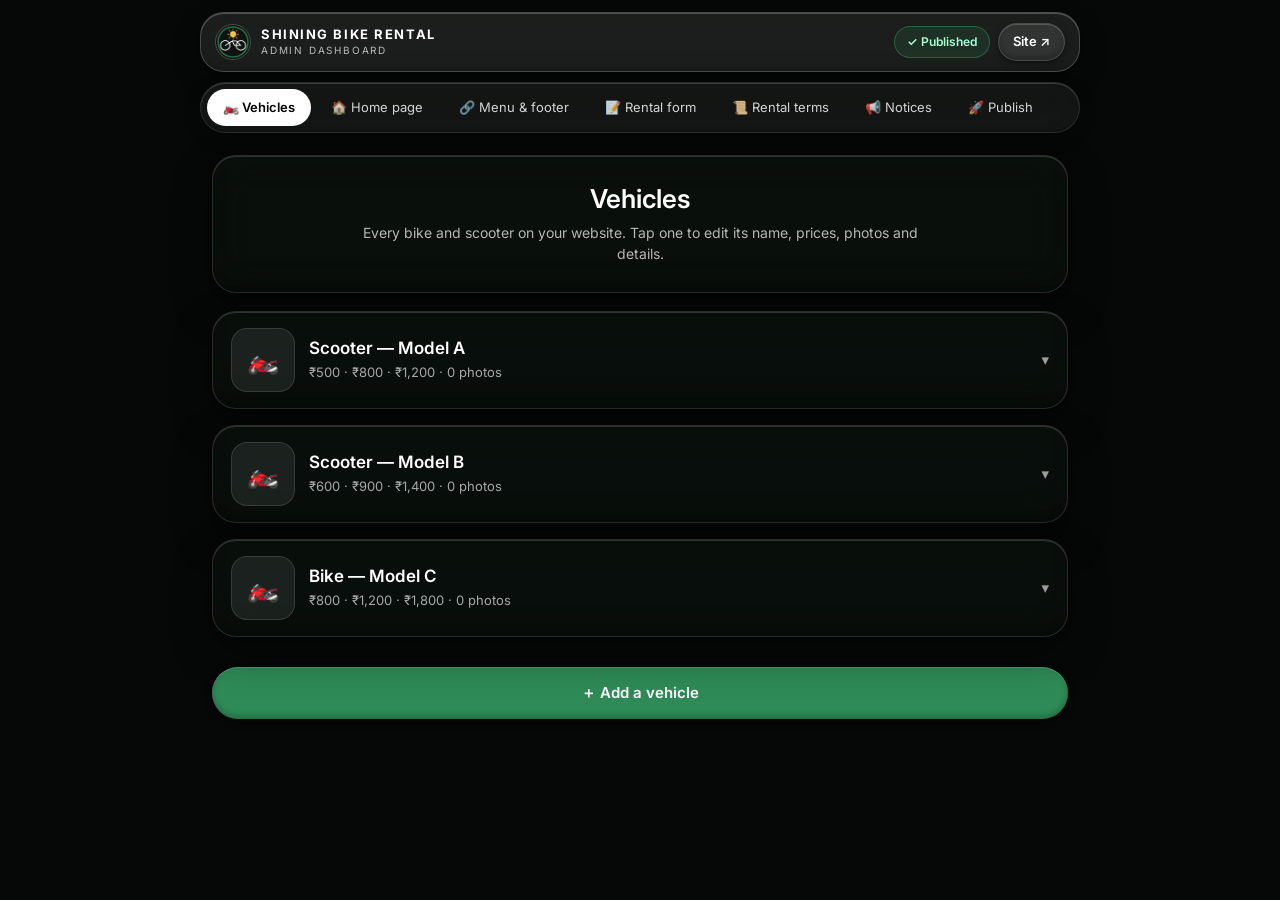
==== commit 53f1be17: "Add files via upload" ====
--- a/admin.html
+++ b/admin.html
@@ -6,6 +6,8 @@
 <meta name="robots" content="noindex,nofollow"/>
 <title>Shining Bike Rental — Admin Dashboard</title>
 <link rel="icon" href="favicon.png">
+<link rel="preconnect" href="https://fonts.googleapis.com"><link rel="preconnect" href="https://fonts.gstatic.com" crossorigin>
+<link href="https://fonts.googleapis.com/css2?family=Inter:wght@400;500;600;700&family=Poppins:wght@500;600;700&display=swap" rel="stylesheet">
 <!--
   ADMIN DASHBOARD
   ---------------
@@ -21,128 +23,153 @@
   browser). Without it, nobody can change the live site from this page.
 -->
 <style>
-  :root{ color-scheme: dark; --brand:#2E8B57; --brand2:#257a4b; --line:rgba(255,255,255,.12); --mut:rgba(255,255,255,.62); --bad:#e0574a; --warn:#e8b04a; }
+  :root{ color-scheme: dark; --brand:#2E8B57; --brand2:#257a4b; --line:rgba(255,255,255,.12); --mut:rgba(255,255,255,.64); --bad:#e0574a; --warn:#e8b04a;
+    /* the same "raised glass" recipe the public website uses for its cards, buttons and header */
+    --glass-shadow: 0 1px 0 rgba(255,255,255,.16) inset, 0 -18px 28px -20px rgba(0,0,0,.55) inset, 0 1px 2px rgba(0,0,0,.3), 0 4px 10px rgba(0,0,0,.28), 0 18px 40px rgba(0,0,0,.4);
+    --btn-shadow: 0 1px 0 rgba(255,255,255,.18) inset, 0 -3px 6px rgba(0,0,0,.24) inset, 0 1px 2px rgba(0,0,0,.35), 0 3px 8px rgba(0,0,0,.3);
+    --btn-shadow-hover: 0 1px 0 rgba(255,255,255,.22) inset, 0 -3px 6px rgba(0,0,0,.24) inset, 0 3px 6px rgba(0,0,0,.35), 0 10px 22px rgba(0,0,0,.4); }
   *{box-sizing:border-box;-webkit-tap-highlight-color:transparent}
-  html{scroll-behavior:smooth}
-  body{margin:0;min-height:100vh;font-family:Inter,system-ui,-apple-system,"Segoe UI",Roboto,sans-serif;color:#eef3ef;font-size:15px;line-height:1.45;
-    background:radial-gradient(1100px 560px at 15% -10%,rgba(46,139,87,.24),transparent 60%),radial-gradient(900px 560px at 110% 8%,rgba(184,134,59,.10),transparent 55%),linear-gradient(160deg,#0a130e,#0e1b14 55%,#0a130e);background-attachment:fixed}
-  .wrap{max-width:820px;margin:0 auto;padding:0 14px 90px}
-  header.top{position:sticky;top:0;z-index:30;background:rgba(10,19,14,.86);backdrop-filter:blur(14px);-webkit-backdrop-filter:blur(14px);border-bottom:1px solid var(--line)}
-  .top-in{max-width:820px;margin:0 auto;padding:10px 14px 0}
-  .bar{display:flex;align-items:center;gap:10px;justify-content:space-between}
+  html{scroll-behavior:smooth;background:#0b0f0d}
+  body{margin:0;min-height:100vh;font-family:Inter,Poppins,system-ui,-apple-system,"Segoe UI",Roboto,sans-serif;color:#fff;font-size:15px;line-height:1.5;background:transparent}
+  /* Same fixed photo background + dark shade as the website */
+  #bgLayer{position:fixed;inset:0;z-index:-100;background:#0b0f0d center/cover no-repeat;transition:background-image .3s}
+  #bgVideo{position:absolute;inset:0;width:100%;height:100%;object-fit:cover;display:none}
+  #bgShade{position:fixed;inset:0;z-index:-99;background:#000;opacity:.5;pointer-events:none;transition:opacity .3s}
+  .wrap{max-width:880px;margin:0 auto;padding:6px 12px 90px}
+
+  /* ---- Header (same glass pill as the website's header) ---- */
+  header.top{position:sticky;top:0;z-index:30;padding:12px 12px 0}
+  .top-in{max-width:880px;margin:0 auto}
+  .hglass{display:flex;align-items:center;justify-content:space-between;gap:10px;padding:10px 14px;border-radius:24px;
+    background:rgba(255,255,255,.09);border:1px solid rgba(255,255,255,.2);backdrop-filter:blur(24px);-webkit-backdrop-filter:blur(24px);
+    box-shadow:0 1px 0 rgba(255,255,255,.22) inset,0 -10px 18px -14px rgba(0,0,0,.5) inset,0 2px 4px rgba(0,0,0,.3),0 10px 26px rgba(0,0,0,.4)}
   .brand{display:flex;align-items:center;gap:10px;min-width:0;flex:1}
-  .brand>div{min-width:0}
-  .btn{white-space:nowrap}
-  .brand img{width:34px;height:34px;border-radius:50%;object-fit:cover;border:1px solid var(--line)}
-  .brand b{display:block;font-size:14px;letter-spacing:.06em;white-space:nowrap;overflow:hidden;text-overflow:ellipsis}
-  .brand small{display:block;color:var(--mut);font-size:11px}
-  .status{font-size:11.5px;font-weight:700;padding:5px 10px;border-radius:999px;border:1px solid var(--line);white-space:nowrap}
-  .status.dirty{background:rgba(232,176,74,.14);border-color:rgba(232,176,74,.5);color:#ffd792}
-  .status.clean{background:rgba(46,139,87,.16);border-color:rgba(46,139,87,.5);color:#a8ffcf}
-  .tabs{display:flex;gap:6px;overflow-x:auto;padding:10px 0 10px;scrollbar-width:none}
+  .brand>div{min-width:0;line-height:1.2}
+  .brand img{width:36px;height:36px;border-radius:50%;object-fit:cover;border:1px solid rgba(255,255,255,.2);flex:none}
+  .brand b{display:block;font-size:13px;letter-spacing:.12em;font-weight:700;white-space:nowrap;overflow:hidden;text-overflow:ellipsis}
+  .brand small{display:block;white-space:nowrap;overflow:hidden;text-overflow:ellipsis;font-size:10px;letter-spacing:.18em;color:rgba(255,255,255,.7);margin-top:1px;text-transform:uppercase}
+  .status{font-size:12px;font-weight:600;padding:6px 12px;border-radius:999px;border:1px solid rgba(255,255,255,.14);white-space:nowrap;background:rgba(255,255,255,.08)}
+  .status.dirty{background:rgba(232,176,74,.16);border-color:rgba(232,176,74,.55);color:#ffd792}
+  .status.clean{background:rgba(46,139,87,.18);border-color:rgba(46,139,87,.55);color:#a8ffcf}
+  /* Tabs = the website's segmented nav pill */
+  .tabs{display:flex;gap:4px;overflow-x:auto;scrollbar-width:none;margin-top:10px;padding:6px;border-radius:999px;background:rgba(255,255,255,.06);border:1px solid rgba(255,255,255,.1);
+    backdrop-filter:blur(24px);-webkit-backdrop-filter:blur(24px);box-shadow:0 1px 0 rgba(255,255,255,.16) inset,0 -6px 10px -6px rgba(0,0,0,.4) inset,0 6px 16px rgba(0,0,0,.35)}
   .tabs::-webkit-scrollbar{display:none}
-  .tab{flex:none;padding:8px 14px;border-radius:999px;background:rgba(255,255,255,.07);border:1px solid transparent;color:#fff;font:inherit;font-size:13px;cursor:pointer}
-  .tab.on{background:var(--brand);font-weight:700}
-  h1{font-size:20px;margin:20px 0 4px}
-  h2{font-size:16px;margin:0 0 4px}
-  h3{font-size:14px;margin:18px 0 6px;color:#cfe9d8}
-  p.sub{color:var(--mut);font-size:13px;margin:0 0 14px}
-  .card{background:rgba(255,255,255,.055);border:1px solid var(--line);border-radius:18px;padding:16px;margin:0 0 12px}
-  .card>h2+p.sub{margin-top:2px}
-  label.f{display:block;margin:12px 0 0}
-  label.f>span{display:block;font-size:12.5px;color:var(--mut);margin-bottom:5px}
-  label.f>small,.hint{display:block;font-size:12px;color:var(--mut);margin-top:5px;opacity:.85}
-  input[type=text],input[type=number],input[type=url],input[type=password],input[type=tel],textarea,select{width:100%;padding:11px 13px;border-radius:12px;border:1px solid var(--line);background:rgba(0,0,0,.28);color:#fff;font:inherit;font-size:16px}
-  textarea{resize:vertical;min-height:44px}
-  input:focus,textarea:focus,select:focus{outline:none;border-color:var(--brand)}
-  select{appearance:auto}
-  .grid2{display:grid;grid-template-columns:1fr 1fr;gap:10px}
-  .grid4{display:grid;grid-template-columns:repeat(2,1fr);gap:10px}
+  .tab{flex:none;padding:9px 16px;border-radius:999px;background:transparent;border:0;color:rgba(255,255,255,.82);font:inherit;font-size:13px;cursor:pointer;transition:background-color .18s,transform .18s}
+  .tab:hover{background:rgba(255,255,255,.1);color:#fff}
+  .tab.on{background:#fff;color:#000;font-weight:600}
+
+  /* ---- Glass panels ---- */
+  .card,details.veh,.sec{background:rgba(14,26,19,.46);border:1px solid rgba(255,255,255,.12);border-radius:24px;backdrop-filter:blur(24px);-webkit-backdrop-filter:blur(24px);box-shadow:var(--glass-shadow)}
+  .card{padding:22px;margin:0 0 18px}
+  .card.head{text-align:center;padding:28px 20px;margin-top:16px}
+  h1{font-size:26px;margin:0;font-weight:600;line-height:1.15}
+  h2{font-size:18px;margin:0 0 4px;font-weight:600}
+  h3{font-size:15px;margin:22px 0 6px;color:#fff;font-weight:600}
+  p.sub{color:rgba(255,255,255,.7);font-size:14px;margin:8px auto 0;max-width:560px}
+  .card>h2+p.sub{margin-left:0;margin-top:2px}
+  label.f{display:block;margin:14px 0 0}
+  label.f>span{display:block;font-size:12.5px;color:var(--mut);margin-bottom:6px}
+  label.f>small,.hint{display:block;font-size:12.5px;color:var(--mut);margin-top:6px;opacity:.9}
+  input[type=text],input[type=number],input[type=url],input[type=password],input[type=tel],textarea,select{width:100%;padding:13px 15px;border-radius:14px;border:1px solid rgba(255,255,255,.1);background:rgba(255,255,255,.05);color:#fff;font:inherit;font-size:16px;box-shadow:0 1px 0 rgba(255,255,255,.1) inset,0 -1px 3px rgba(0,0,0,.2) inset,0 2px 6px rgba(0,0,0,.18)}
+  input::placeholder,textarea::placeholder{color:rgba(255,255,255,.35)}
+  textarea{resize:vertical;min-height:46px}
+  input:focus,textarea:focus,select:focus{outline:none;border-color:rgba(52,211,153,.55)}
+  select option{background:#16221b;color:#fff}
+  .grid2{display:grid;grid-template-columns:1fr 1fr;gap:12px}
+  .grid4{display:grid;grid-template-columns:repeat(2,1fr);gap:12px}
   @media(min-width:640px){.grid4{grid-template-columns:repeat(4,1fr)}}
   @media(max-width:420px){.grid2{grid-template-columns:1fr}}
-  .btn{display:inline-flex;align-items:center;justify-content:center;gap:6px;padding:11px 18px;border:0;border-radius:999px;background:var(--brand);color:#fff;font:inherit;font-weight:700;font-size:14px;cursor:pointer;text-decoration:none}
-  .btn:hover{background:var(--brand2)}
-  .btn:disabled{opacity:.5;cursor:default}
-  .btn.ghost{background:rgba(255,255,255,.08);border:1px solid var(--line)}
-  .btn.ghost:hover{background:rgba(255,255,255,.14)}
+
+  /* ---- Buttons (green pill + raised bevel, like the website) ---- */
+  .btn{display:inline-flex;align-items:center;justify-content:center;gap:6px;padding:12px 22px;border:0;border-radius:999px;background:#2E8B57;color:#fff;font:inherit;font-weight:600;font-size:14px;cursor:pointer;text-decoration:none;white-space:nowrap;box-shadow:var(--btn-shadow);transition:transform .16s ease,box-shadow .16s ease,filter .16s ease,background-color .16s}
+  .btn:hover{background:#257a4b;transform:translateY(-2px);box-shadow:var(--btn-shadow-hover);filter:brightness(1.06)}
+  .btn:active{transform:translateY(1px);box-shadow:0 2px 5px rgba(0,0,0,.35) inset,0 1px 2px rgba(0,0,0,.25)}
+  .btn:disabled{opacity:.45;cursor:default;transform:none;filter:none}
+  .btn.ghost{background:rgba(255,255,255,.1);border:1px solid rgba(255,255,255,.12)}
+  .btn.ghost:hover{background:rgba(255,255,255,.16)}
   .btn.danger{background:var(--bad)}
-  .btn.sm{padding:7px 12px;font-size:12.5px}
-  .btn.full{width:100%;margin-top:12px}
-  .row{display:flex;gap:8px;flex-wrap:wrap;align-items:center}
+  .btn.sm{padding:8px 14px;font-size:13px}
+  .btn.full{width:100%;margin-top:14px;padding:15px 22px;font-size:15px}
+  .row{display:flex;gap:10px;flex-wrap:wrap;align-items:center}
   .row.sp{justify-content:space-between}
-  .tg{display:flex;gap:12px;align-items:flex-start;margin:14px 0 0;cursor:pointer}
+  .tg{display:flex;gap:12px;align-items:flex-start;margin:16px 0 0;cursor:pointer}
   .tg input{position:absolute;opacity:0;pointer-events:none}
-  .tg .sw{flex:none;width:44px;height:26px;border-radius:999px;background:rgba(255,255,255,.18);position:relative;transition:.15s;margin-top:1px}
-  .tg .sw::after{content:"";position:absolute;top:3px;left:3px;width:20px;height:20px;border-radius:50%;background:#fff;transition:.15s}
-  .tg input:checked+.sw{background:var(--brand)}
+  .tg .sw{flex:none;width:46px;height:28px;border-radius:999px;background:rgba(255,255,255,.18);position:relative;transition:.15s;margin-top:0}
+  .tg .sw::after{content:"";position:absolute;top:3px;left:3px;width:22px;height:22px;border-radius:50%;background:#fff;transition:.15s;box-shadow:0 1px 3px rgba(0,0,0,.4)}
+  .tg input:checked+.sw{background:#2E8B57}
   .tg input:checked+.sw::after{left:21px}
-  .tg .tl{font-size:14px}
-  .tg .tl small{display:block;color:var(--mut);font-size:12px;margin-top:2px}
-  details.veh{background:rgba(255,255,255,.055);border:1px solid var(--line);border-radius:18px;margin:0 0 10px;overflow:hidden}
-  details.veh>summary{list-style:none;display:flex;gap:12px;align-items:center;padding:12px 14px;cursor:pointer}
+  .tg .tl{font-size:15px}
+  .tg .tl small{display:block;color:var(--mut);font-size:12.5px;margin-top:2px}
+
+  /* ---- Vehicles ---- */
+  details.veh{margin:0 0 16px;overflow:hidden}
+  details.veh>summary{list-style:none;display:flex;gap:14px;align-items:center;padding:16px 18px;cursor:pointer}
   details.veh>summary::-webkit-details-marker{display:none}
-  details.veh[open]>summary{border-bottom:1px solid var(--line);background:rgba(255,255,255,.04)}
-  .vthumb{flex:none;width:58px;height:58px;border-radius:12px;background:rgba(255,255,255,.08);object-fit:cover;display:flex;align-items:center;justify-content:center;font-size:24px}
+  details.veh[open]>summary{border-bottom:1px solid rgba(255,255,255,.1);background:rgba(255,255,255,.04)}
+  .vthumb{flex:none;width:64px;height:64px;border-radius:16px;background:rgba(255,255,255,.08);object-fit:cover;display:flex;align-items:center;justify-content:center;font-size:26px;border:1px solid rgba(255,255,255,.12)}
   .vmeta{min-width:0;flex:1}
-  .vmeta b{display:block;font-size:15px;white-space:nowrap;overflow:hidden;text-overflow:ellipsis}
-  .vmeta small{color:var(--mut);font-size:12px}
-  .pill{display:inline-block;font-size:10.5px;font-weight:700;padding:2px 8px;border-radius:999px;background:rgba(232,176,74,.16);border:1px solid rgba(232,176,74,.5);color:#ffd792;margin-left:6px;vertical-align:middle}
+  .vmeta b{display:block;font-size:17px;font-weight:600;white-space:nowrap;overflow:hidden;text-overflow:ellipsis}
+  .vmeta small{color:var(--mut);font-size:13px}
+  .pill{display:inline-block;font-size:11px;font-weight:600;padding:2px 9px;border-radius:999px;background:rgba(232,176,74,.16);border:1px solid rgba(232,176,74,.5);color:#ffd792;margin-left:8px;vertical-align:middle}
   .chev{flex:none;opacity:.6;transition:.15s}
   details[open]>summary .chev{transform:rotate(180deg)}
-  .vbody{padding:4px 14px 16px}
-  .photos{display:grid;grid-template-columns:repeat(auto-fill,minmax(104px,1fr));gap:10px;margin-top:8px}
-  .ph{position:relative;border-radius:12px;overflow:hidden;background:rgba(255,255,255,.07);aspect-ratio:4/3;border:1px solid var(--line)}
+  .vbody{padding:6px 18px 20px}
+  .photos{display:grid;grid-template-columns:repeat(auto-fill,minmax(112px,1fr));gap:12px;margin-top:10px}
+  .ph{position:relative;border-radius:16px;overflow:hidden;background:rgba(255,255,255,.07);aspect-ratio:4/3;border:1px solid rgba(255,255,255,.12)}
   .ph img{width:100%;height:100%;object-fit:cover;display:block}
-  .ph .n{position:absolute;left:6px;top:6px;font-size:10.5px;font-weight:700;background:rgba(0,0,0,.65);padding:2px 7px;border-radius:999px}
-  .ph .acts{position:absolute;left:0;right:0;bottom:0;display:flex;justify-content:space-between;gap:4px;padding:5px;background:linear-gradient(to top,rgba(0,0,0,.75),transparent)}
-  .ph .acts button{border:0;border-radius:8px;background:rgba(255,255,255,.2);color:#fff;font-size:14px;padding:5px 9px;cursor:pointer;line-height:1}
-  .ph .acts button.x{background:rgba(224,87,74,.85)}
-  .addph{display:flex;align-items:center;justify-content:center;flex-direction:column;gap:4px;border:2px dashed rgba(255,255,255,.28);border-radius:12px;aspect-ratio:4/3;cursor:pointer;color:var(--mut);font-size:12.5px;text-align:center;padding:6px}
-  .addph:hover{border-color:var(--brand);color:#fff}
-  .addph b{font-size:22px;line-height:1;color:#fff}
-  .imgrow{display:flex;gap:12px;align-items:center}
-  .thumb{width:96px;height:72px;border-radius:12px;object-fit:cover;background:rgba(255,255,255,.07);border:1px solid var(--line);flex:none}
-  .thumb.empty{display:flex;align-items:center;justify-content:center;color:var(--mut);font-size:11px}
+  .ph .n{position:absolute;left:6px;top:6px;font-size:11px;font-weight:600;background:rgba(0,0,0,.65);padding:2px 8px;border-radius:999px}
+  .ph .acts{position:absolute;left:0;right:0;bottom:0;display:flex;justify-content:space-between;gap:4px;padding:6px;background:linear-gradient(to top,rgba(0,0,0,.75),transparent)}
+  .ph .acts button{border:0;border-radius:10px;background:rgba(255,255,255,.22);color:#fff;font-size:14px;padding:6px 10px;cursor:pointer;line-height:1}
+  .ph .acts button.x{background:rgba(224,87,74,.88)}
+  .addph{display:flex;align-items:center;justify-content:center;flex-direction:column;gap:4px;border:2px dashed rgba(255,255,255,.28);border-radius:16px;aspect-ratio:4/3;cursor:pointer;color:var(--mut);font-size:13px;text-align:center;padding:6px;background:rgba(255,255,255,.03)}
+  .addph:hover{border-color:#2E8B57;color:#fff}
+  .addph b{font-size:24px;line-height:1;color:#fff}
+  .imgrow{display:flex;gap:14px;align-items:center}
+  .thumb{width:104px;height:78px;border-radius:14px;object-fit:cover;background:rgba(255,255,255,.07);border:1px solid rgba(255,255,255,.12);flex:none}
+  .thumb.empty{display:flex;align-items:center;justify-content:center;color:var(--mut);font-size:12px}
   .imgbtns{display:flex;gap:8px;flex-wrap:wrap}
-  .item{display:flex;gap:8px;align-items:flex-start;padding:10px 0;border-bottom:1px solid rgba(255,255,255,.07)}
+  .item{display:flex;gap:10px;align-items:flex-start;padding:12px 0;border-bottom:1px solid rgba(255,255,255,.08)}
   .item:last-child{border-bottom:0}
   .item .grow{flex:1;min-width:0}
   .mini{display:flex;gap:6px;flex:none}
-  .mini button{width:34px;height:34px;padding:0;border-radius:10px;border:1px solid var(--line);background:rgba(255,255,255,.08);color:#fff;font-size:14px;cursor:pointer}
-  .mini button.x{background:rgba(224,87,74,.85);border-color:transparent}
-  .block{background:rgba(0,0,0,.2);border:1px solid var(--line);border-radius:14px;padding:10px 12px;margin-top:10px}
-  .block .bh{display:flex;justify-content:space-between;align-items:center;gap:8px;font-size:12px;color:var(--mut)}
-  .sec{border:1px solid var(--line);border-radius:16px;padding:12px 14px;margin:0 0 12px;background:rgba(255,255,255,.03)}
+  .mini button{width:36px;height:36px;padding:0;border-radius:12px;border:1px solid rgba(255,255,255,.14);background:rgba(255,255,255,.1);color:#fff;font-size:15px;cursor:pointer;box-shadow:var(--btn-shadow)}
+  .mini button:disabled{opacity:.35;cursor:default}
+  .mini button.x{background:rgba(224,87,74,.88);border-color:transparent}
+  .block{background:rgba(255,255,255,.05);border:1px solid rgba(255,255,255,.1);border-radius:18px;padding:12px 14px;margin-top:12px;box-shadow:0 1px 0 rgba(255,255,255,.1) inset,0 -1px 3px rgba(0,0,0,.2) inset,0 2px 6px rgba(0,0,0,.18)}
+  .block .bh{display:flex;justify-content:space-between;align-items:center;gap:8px;font-size:13px;color:var(--mut)}
+  .sec{padding:16px 18px;margin:0 0 16px}
   .sec .sh{display:flex;justify-content:space-between;align-items:center;gap:8px}
-  .sec .sh b{font-size:14px}
-  .msg{border-radius:12px;padding:11px 13px;font-size:13.5px;margin-top:12px}
-  .msg.ok{background:rgba(46,139,87,.16);border:1px solid rgba(46,139,87,.5);color:#b9ffd9}
-  .msg.err{background:rgba(224,87,74,.14);border:1px solid rgba(224,87,74,.5);color:#ffc0b8}
-  .msg.info{background:rgba(255,255,255,.06);border:1px solid var(--line);color:#dfe8e2}
-  ol.steps{margin:8px 0 0;padding-left:20px;color:#dfe8e2;font-size:13.5px}
-  ol.steps li{margin:5px 0}
-  code{background:rgba(255,255,255,.1);padding:1px 6px;border-radius:6px;font-size:12.5px}
+  .sec .sh b{font-size:16px;font-weight:600}
+  .msg{border-radius:16px;padding:12px 15px;font-size:14px;margin-top:14px}
+  .msg.ok{background:rgba(46,139,87,.18);border:1px solid rgba(46,139,87,.55);color:#b9ffd9}
+  .msg.err{background:rgba(224,87,74,.16);border:1px solid rgba(224,87,74,.55);color:#ffc0b8}
+  .msg.info{background:rgba(255,255,255,.07);border:1px solid rgba(255,255,255,.12);color:#e6eee9}
+  ol.steps{margin:10px 0 0;padding-left:20px;color:#e6eee9;font-size:14px}
+  ol.steps li{margin:6px 0}
+  code{background:rgba(255,255,255,.12);padding:1px 6px;border-radius:6px;font-size:12.5px}
   a{color:#8fe3b4}
-  #busy{position:fixed;inset:0;z-index:100;background:rgba(0,0,0,.6);display:none;align-items:center;justify-content:center;padding:20px}
+  #busy{position:fixed;inset:0;z-index:100;background:rgba(0,0,0,.6);display:none;align-items:center;justify-content:center;padding:20px;backdrop-filter:blur(6px);-webkit-backdrop-filter:blur(6px)}
   #busy.on{display:flex}
-  #busy .box{background:#14231a;border:1px solid var(--line);border-radius:18px;padding:22px 24px;max-width:360px;width:100%;text-align:center}
-  .spin{width:30px;height:30px;border-radius:50%;border:3px solid rgba(255,255,255,.2);border-top-color:#8fe3b4;margin:0 auto 12px;animation:sp .8s linear infinite}
+  #busy .box{background:rgba(255,255,255,.1);border:1px solid rgba(255,255,255,.18);border-radius:24px;padding:26px 28px;max-width:360px;width:100%;text-align:center;backdrop-filter:blur(24px);-webkit-backdrop-filter:blur(24px);box-shadow:var(--glass-shadow)}
+  .spin{width:32px;height:32px;border-radius:50%;border:3px solid rgba(255,255,255,.2);border-top-color:#8fe3b4;margin:0 auto 12px;animation:sp .8s linear infinite}
   @keyframes sp{to{transform:rotate(360deg)}}
-  #toast{position:fixed;left:50%;bottom:22px;transform:translateX(-50%) translateY(20px);z-index:120;background:#1c3325;border:1px solid rgba(46,139,87,.6);color:#d7ffe8;padding:11px 18px;border-radius:999px;font-size:13.5px;font-weight:600;opacity:0;pointer-events:none;transition:.2s;max-width:90vw;text-align:center}
+  #toast{position:fixed;left:50%;bottom:86px;transform:translateX(-50%) translateY(20px);z-index:120;background:rgba(20,45,30,.92);border:1px solid rgba(46,139,87,.7);color:#d7ffe8;padding:12px 20px;border-radius:999px;font-size:14px;font-weight:600;opacity:0;pointer-events:none;transition:.2s;max-width:90vw;text-align:center;backdrop-filter:blur(12px)}
   #toast.on{opacity:1;transform:translateX(-50%) translateY(0)}
-  #toast.err{background:#3a1c19;border-color:rgba(224,87,74,.6);color:#ffd2cc}
-  input[type=range]{width:100%;accent-color:var(--brand)}
-  .pubbar{position:fixed;left:0;right:0;bottom:0;z-index:25;background:rgba(10,19,14,.92);backdrop-filter:blur(12px);-webkit-backdrop-filter:blur(12px);border-top:1px solid var(--line);padding:10px 14px;display:none}
+  #toast.err{background:rgba(58,28,25,.94);border-color:rgba(224,87,74,.7);color:#ffd2cc}
+  input[type=range]{width:100%;accent-color:#2E8B57}
+  .pubbar{position:fixed;left:12px;right:12px;bottom:12px;z-index:25;display:none}
   .pubbar.on{display:block}
-  .pubbar .in{max-width:820px;margin:0 auto;display:flex;gap:10px;align-items:center;justify-content:space-between}
-  .pubbar span{font-size:13px;color:#ffd792}
+  .pubbar .in{max-width:880px;margin:0 auto;display:flex;gap:10px;align-items:center;justify-content:space-between;padding:10px 12px 10px 20px;border-radius:999px;background:rgba(255,255,255,.1);border:1px solid rgba(255,255,255,.2);backdrop-filter:blur(24px);-webkit-backdrop-filter:blur(24px);box-shadow:var(--glass-shadow)}
+  .pubbar span{font-size:14px;color:#ffd792;font-weight:500}
 </style>
 </head>
 <body>
+<div id="bgLayer"><video id="bgVideo" muted loop playsinline autoplay preload="auto"></video></div><div id="bgShade"></div>
 <header class="top"><div class="top-in">
-  <div class="bar">
+  <div class="hglass">
     <div class="brand"><img id="brandLogo" src="logo.png" alt=""><div><b id="brandName">Admin Dashboard</b><small>Admin Dashboard</small></div></div>
-    <div class="row" style="gap:8px;flex-wrap:nowrap">
+    <div class="row" style="gap:8px;flex-wrap:nowrap;flex:none">
       <span class="status clean" id="status">Loading…</span>
       <a class="btn ghost sm" href="index.html" target="_blank" rel="noopener" aria-label="View the website">Site ↗</a>
     </div>
@@ -152,7 +179,7 @@
 
 <div class="wrap"><main id="view"></main></div>
 
-<div class="pubbar" id="pubbar"><div class="in"><span>● You have unpublished changes</span><button class="btn sm" data-act="publish">Publish now</button></div></div>
+<div class="pubbar" id="pubbar"><div class="in"><span>● Unpublished changes</span><button class="btn sm" data-act="publish">Publish now</button></div></div>
 <div id="busy"><div class="box"><div class="spin"></div><div id="busyMsg">Working…</div></div></div>
 <div id="toast"></div>
 
@@ -228,7 +255,7 @@
     announcement: { enabled: isOn(an.enabled, false), text: an.text || "" },
     vehicleRental: {
       title: vr.title || "", subtitle: vr.subtitle || "", operatingHoursNote: vr.operatingHoursNote || "",
-      searchPlaceholder: vr.searchPlaceholder || "", noResultsTitle: vr.noResultsTitle || "", noResultsText: vr.noResultsText || "",
+      searchTitle: vr.searchTitle || "", searchPlaceholder: vr.searchPlaceholder || "", noResultsTitle: vr.noResultsTitle || "", noResultsText: vr.noResultsText || "",
       clearSearchLabel: vr.clearSearchLabel || "", rentNowLabel: vr.rentNowLabel || "", depositLabel: vr.depositLabel || "", photosComingSoon: vr.photosComingSoon || "",
       vehicles: (vr.vehicles || []).map(function (v) {
         return {
@@ -409,12 +436,40 @@
   if (json !== baseline) return true;
   return Object.keys(pending).some(function (p) { return !pending[p].uploaded && json.indexOf('"' + p + '"') !== -1; });
 }
+var lastBg = "", curVideo = "";
+function applyBg() {
+  if (!M || !M.bg) return;
+  var img = M.bg.fallbackImage || (CFG.background && CFG.background.global && CFG.background.global.fallbackImage) || "";
+  var vid = M.bg.videoEnabled ? (M.bg.videoUrl || "") : "";
+  var reduced = false;
+  try { reduced = !!(window.matchMedia && window.matchMedia("(prefers-reduced-motion: reduce)").matches); } catch (e) {}
+  if (reduced) vid = "";
+  var key = img + "|" + vid + "|" + M.bg.overlay;
+  if (key === lastBg) return; lastBg = key;
+  // still picture (shown first, and if the video can't play)
+  $("#bgLayer").style.backgroundImage = img ? 'url("' + mediaUrl(img).replace(/"/g, "%22") + '")' : "none";
+  // same background video as the website's home page
+  var v = $("#bgVideo");
+  if (vid) {
+    if (curVideo !== vid) {
+      curVideo = vid;
+      v.onerror = function () { v.style.display = "none"; };
+      v.src = mediaUrl(vid); v.muted = true; v.load();
+      var pr = v.play(); if (pr && pr.catch) pr.catch(function () { v.style.display = "none"; });
+    }
+    v.style.display = "block";
+  } else {
+    curVideo = ""; v.pause && v.pause(); v.removeAttribute("src"); v.load && v.load(); v.style.display = "none";
+  }
+  $("#bgShade").style.opacity = Math.max(45, Math.min(85, Number(M.bg.overlay) || 0)) / 100;
+}
 function refreshStatus() {
+  applyBg();
   var d = isDirty(), s = $("#status");
   s.className = "status " + (d ? "dirty" : "clean");
   s.textContent = d ? "● Unpublished" : "✓ Published";
   $("#pubbar").classList.toggle("on", d && tab !== "publish");
-  document.body.style.paddingBottom = d && tab !== "publish" ? "56px" : "0";
+  document.body.style.paddingBottom = "0";
   $("#brandName").textContent = (M && M.siteName) || "Admin Dashboard";
 }
 function changed() { refreshStatus(); scheduleSave(); }
@@ -517,6 +572,7 @@
     IMG("Still picture (shown before/instead of the video)", "bg.fallbackImage") +
     '<label class="f"><span>Darkness over the background: <b id="ovVal">' + Number(M.bg.overlay) + '%</b></span><input type="range" min="0" max="80" step="5" data-b="bg.overlay" data-n="1" data-show="ovVal" value="' + Number(M.bg.overlay) + '"><small>Higher = darker, easier to read the text.</small></label></div>';
   h += '<div class="card"><h2>Vehicle list section</h2>' + F("Section title", "vehicleRental.title") + F("Sub-title", "vehicleRental.subtitle", { area: 1, rows: 2 }) + F("Opening hours note", "vehicleRental.operatingHoursNote", { hint: "Shown under the sub-title and in the rental form. Leave empty to hide." }) +
+    F("Search section heading (optional)", "vehicleRental.searchTitle", { hint: "A small title above the search box. Leave empty for just the box." }) +
     '<div class="grid2">' + F("Search box hint", "vehicleRental.searchPlaceholder") + F("“Rent” button", "vehicleRental.rentNowLabel") + F("Deposit label", "vehicleRental.depositLabel") + F("No-photo text", "vehicleRental.photosComingSoon") + "</div>" +
     '<div class="grid2">' + F("“Nothing found” title", "vehicleRental.noResultsTitle", { hint: "The searched word is added after it." }) + F("“Clear search” button", "vehicleRental.clearSearchLabel") + "</div>" +
     F("“Nothing found” help text", "vehicleRental.noResultsText") + "</div>";
@@ -635,7 +691,9 @@
 }
 function render(keepScroll) {
   var y = window.scrollY;
-  $("#view").innerHTML = M ? VIEWS[tab]() : "";
+  var html = M ? VIEWS[tab]() : "";
+  html = html.replace(/^<h1>(.*?)<\/h1><p class="sub">(.*?)<\/p>/, '<div class="card head"><h1>$1</h1><p class="sub">$2</p></div>');
+  $("#view").innerHTML = html;
   renderTabs(); refreshStatus();
   if (keepScroll) window.scrollTo(0, y); else window.scrollTo(0, 0);
 }
